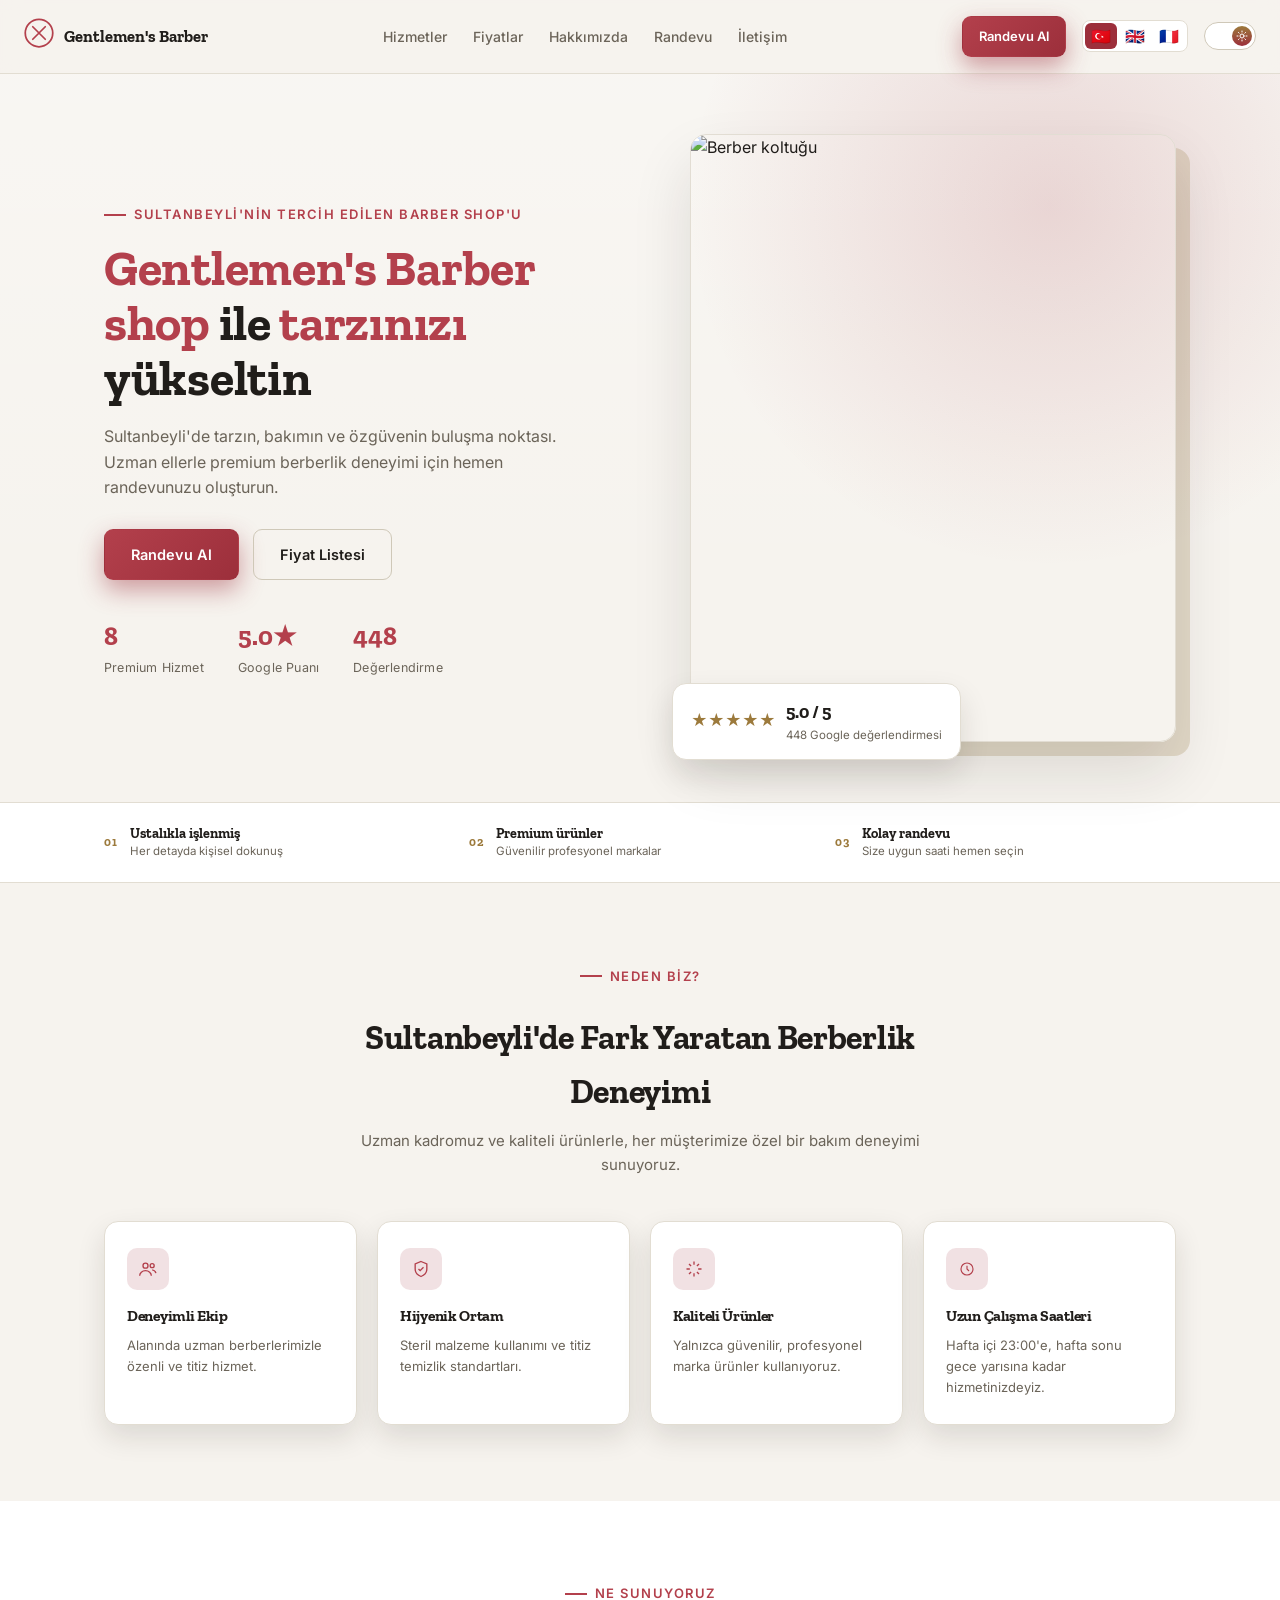
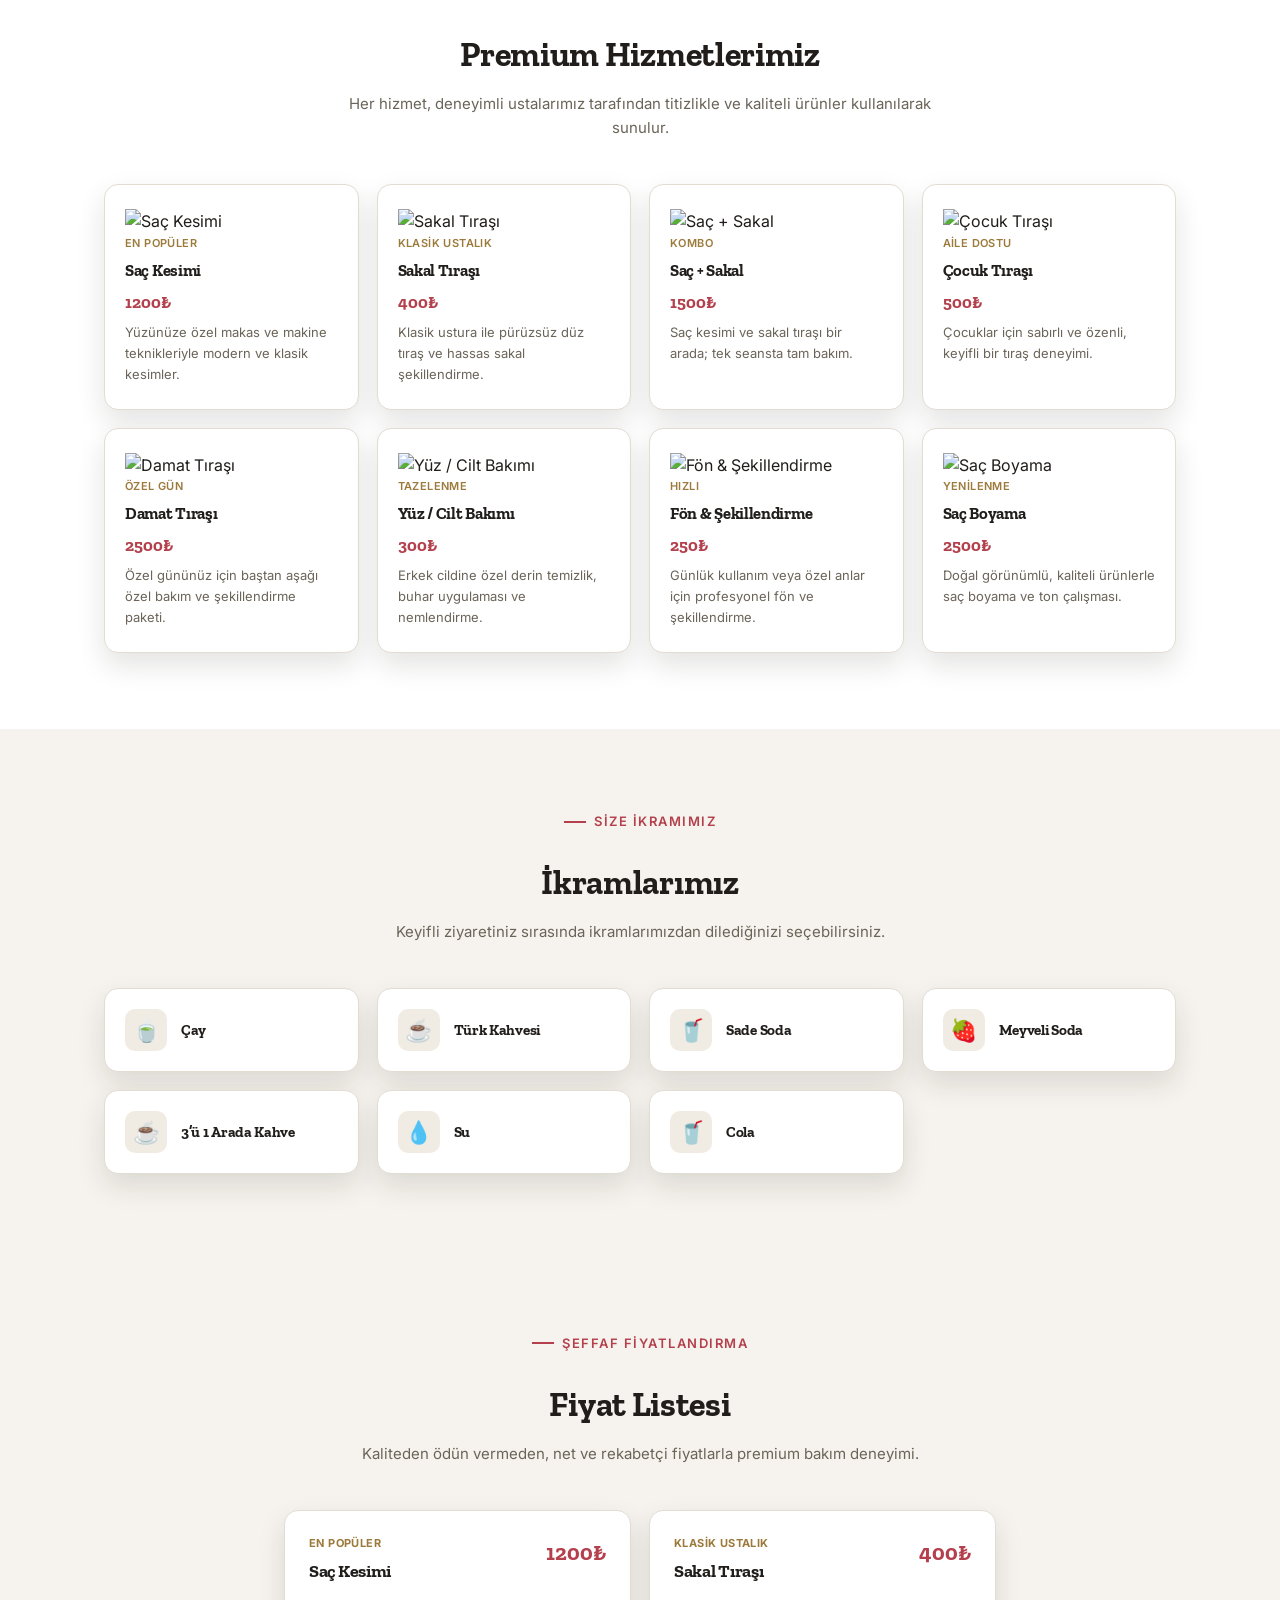
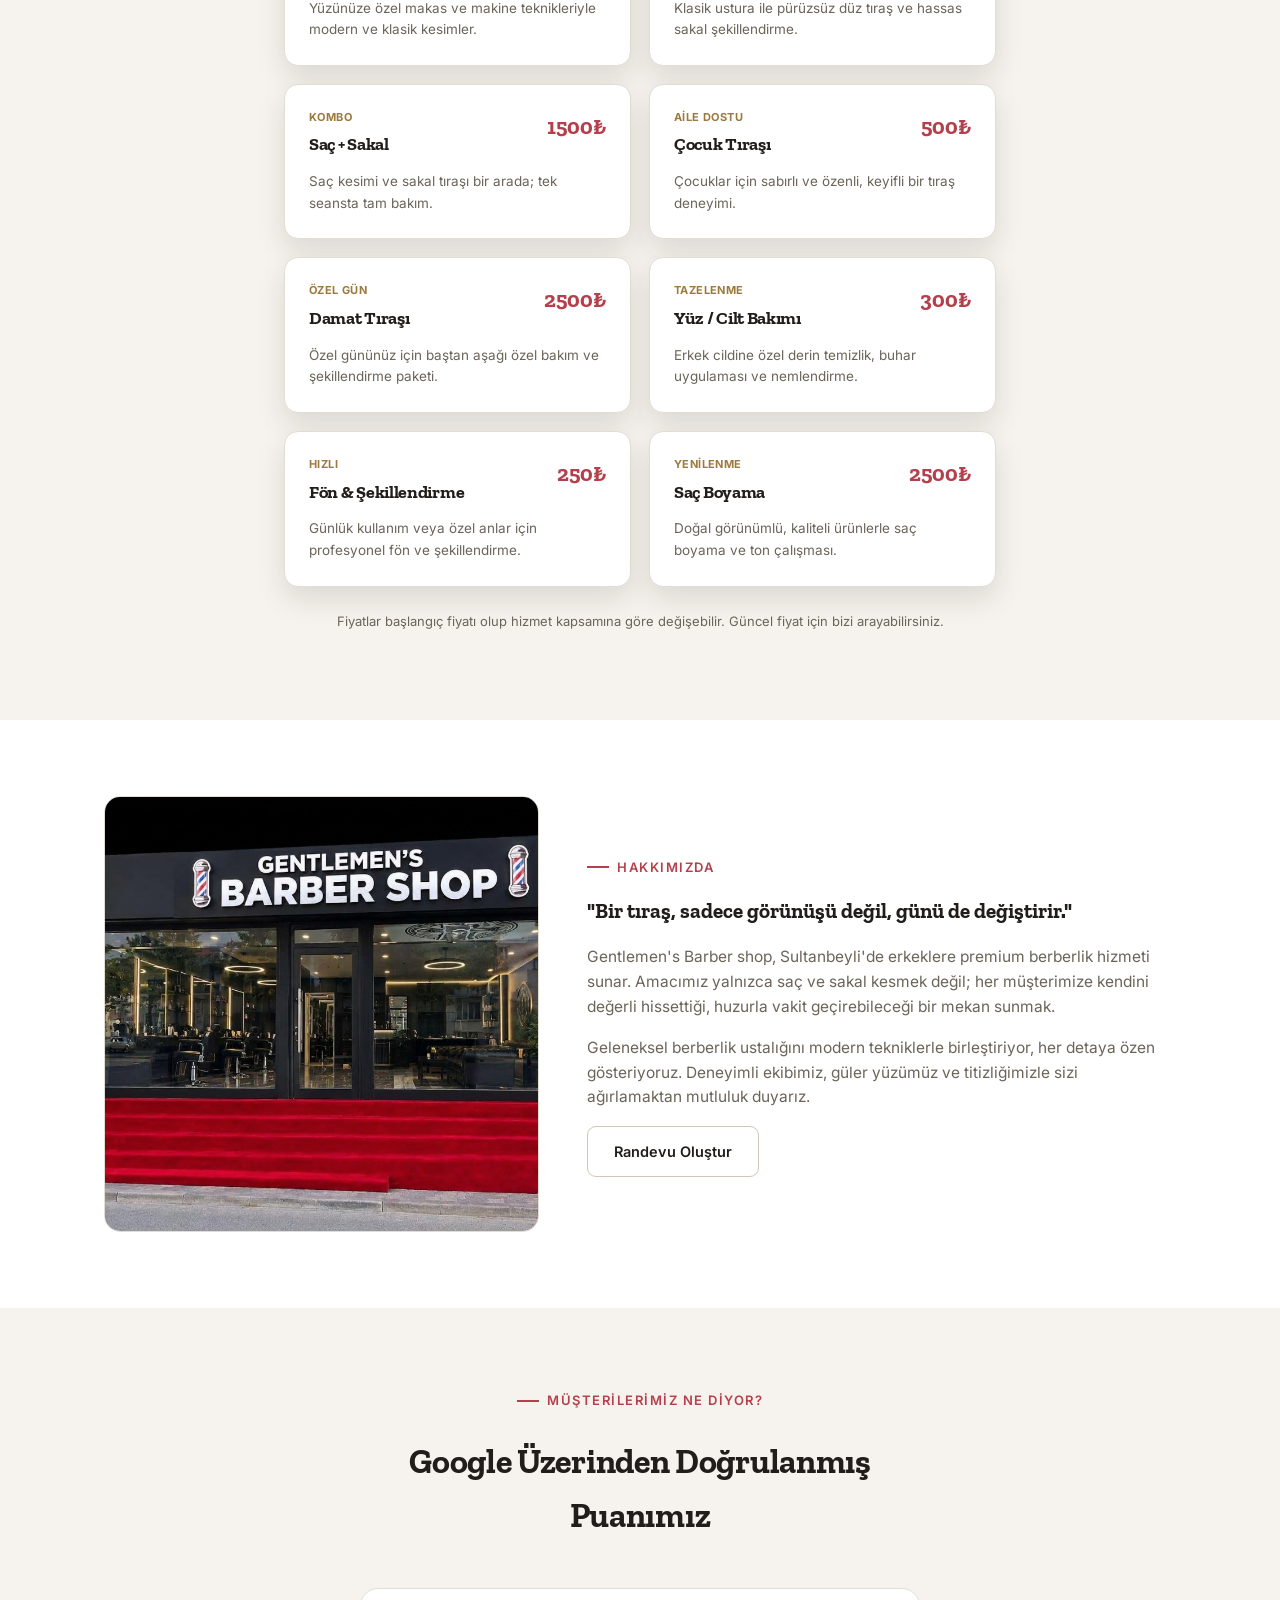
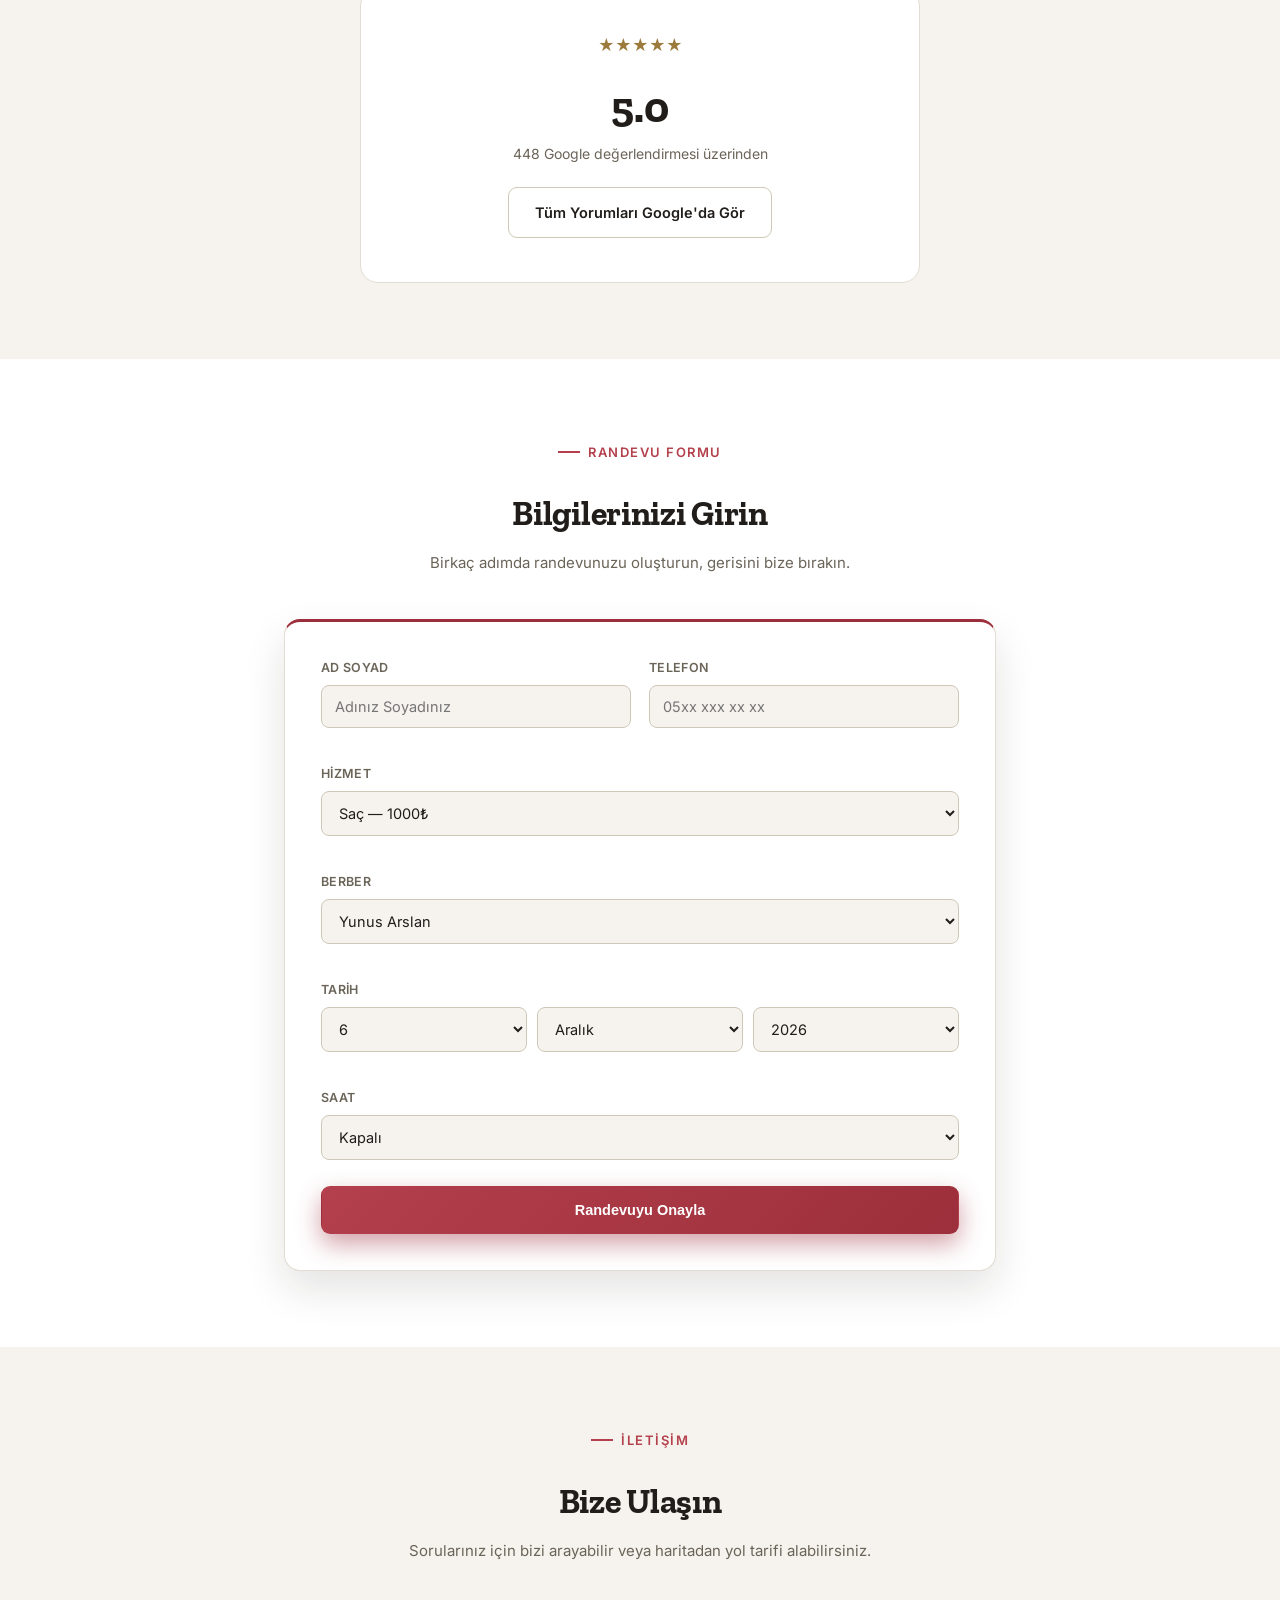
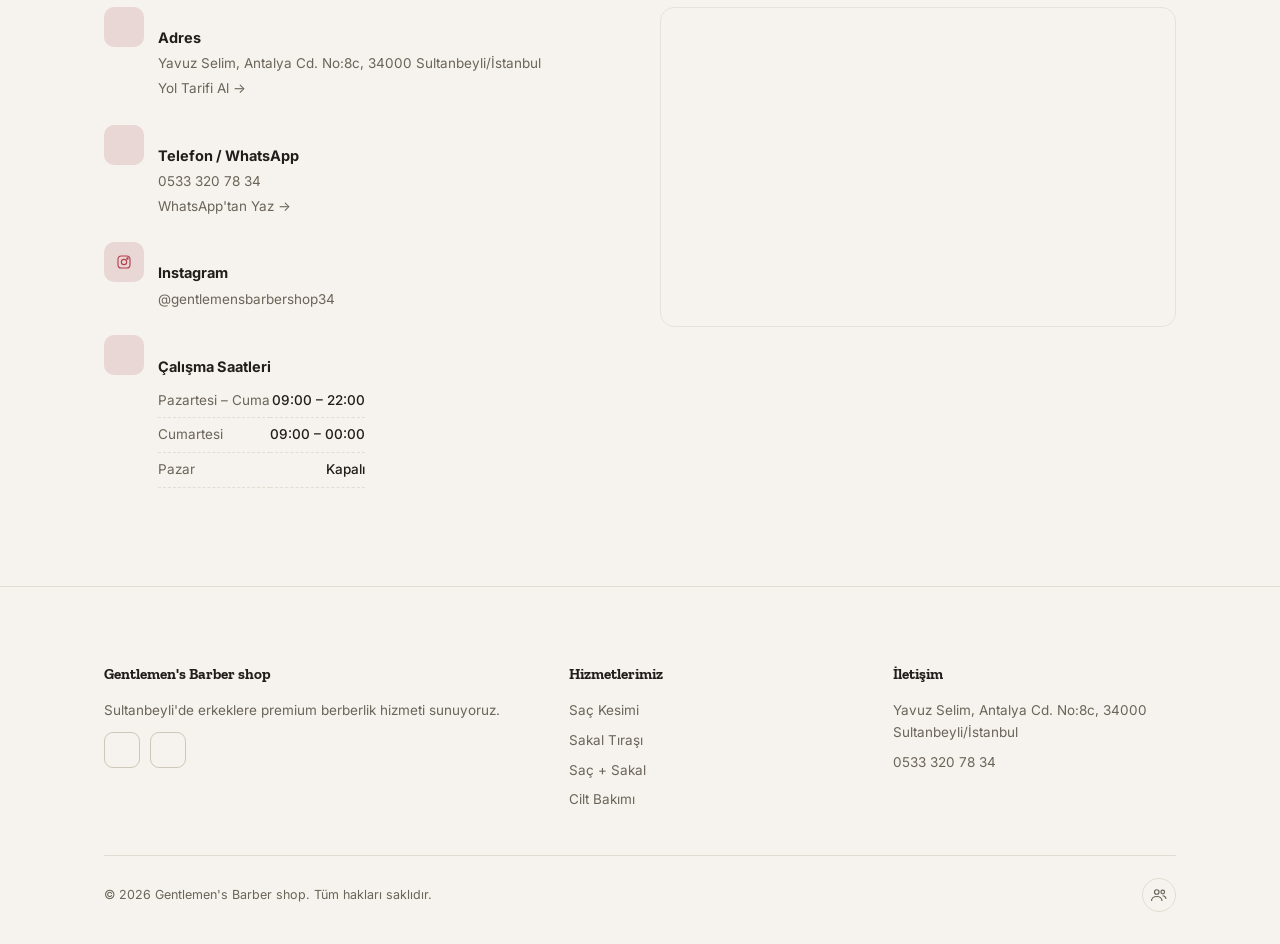
==== index.html @ 154a0b75 "site düzeltmeleri" ====
<!DOCTYPE html>
<html lang="tr">
<head>
<meta charset="UTF-8">
<meta name="viewport" content="width=device-width, initial-scale=1.0">
<title>Gentlemen's Barber shop — Sultanbeyli</title>
<meta name="description" content="Gentlemen's Barber shop — Sultanbeyli'de saç, sakal ve cilt bakımı. Online randevu alın.">
<link rel="preconnect" href="https://fonts.googleapis.com">
<link href="https://fonts.googleapis.com/css2?family=Zilla+Slab:wght@500;700&family=Inter:wght@400;500;600;700&display=swap" rel="stylesheet">
<link rel="stylesheet" href="css/style.css">
</head>
<body>

  <nav class="navbar">
    <a class="nav-brand" href="#top">
      <span class="logo-mark js-logo-icon"></span>
      <span class="js-shop-short">Gentlemen's Barber</span>
    </a>
    <ul class="nav-links">
      <li><a href="#hizmetler">Hizmetler</a></li>
      <li><a href="#fiyatlar">Fiyatlar</a></li>
      <li><a href="#hakkimizda">Hakkımızda</a></li>
      <li><a href="#randevu">Randevu</a></li>
      <li><a href="#iletisim">İletişim</a></li>
    </ul>
    <div class="nav-right">
      <a class="btn btn-primary btn-sm js-booking-link" href="#randevu">Randevu Al</a>
      <div class="language-select" id="language-select" aria-label="Dil seçimi" data-i18n-aria-label="languageSelection">
        <button type="button" data-language="tr" aria-label="Türkçe"><span class="language-flag">🇹🇷</span></button>
        <button type="button" data-language="en" aria-label="English"><span class="language-flag">🇬🇧</span></button>
        <button type="button" data-language="fr" aria-label="Français"><span class="language-flag">🇫🇷</span></button>
      </div>
      <button class="theme-toggle" id="theme-toggle" aria-label="Temayı değiştir" data-i18n-aria-label="themeToggle"></button>
    </div>
  </nav>

  <!-- ================= HERO ================= -->
  <div class="hero" id="top">
    <div class="wrap hero-grid">
      <div>
        <div class="eyebrow js-hero-eyebrow">Sultanbeyli'nin Tercih Edilen Erkek shop'u</div>
        <h1 class="js-hero-title"><span class="js-shop-name">Gentlemen's Barber shop</span> ile <span id="hero-highlight">tarzınızı</span> yükseltin</h1>
        <p class="lead">
          <span class="js-hero-lead">Sultanbeyli'de tarzın, bakımın ve özgüvenin buluşma noktası. Uzman ellerle premium berberlik deneyimi için hemen randevunuzu oluşturun.</span>
        </p>
        <div class="hero-actions">
          <a class="btn btn-primary js-booking-link" href="#randevu">Randevu Al</a>
          <a class="btn btn-outline js-prices-link" href="#fiyatlar">Fiyat Listesi</a>
        </div>
        <div class="stat-row">
          <div class="stat">
            <div class="num js-service-count">8</div>
            <div class="label js-service-stat" data-i18n="premiumService">Premium Hizmet</div>
          </div>
          <div class="stat">
            <div class="num"><span class="js-rating">5.0</span>★</div>
            <div class="label js-rating-stat" data-i18n="googleRating">Google Puanı</div>
          </div>
          <div class="stat">
            <div class="num js-rating-count">448</div>
            <div class="label js-review-stat" data-i18n="reviewCount">Değerlendirme</div>
          </div>
        </div>
      </div>
      <div class="hero-photo-wrap">
        <img class="hero-photo"
             src="https://images.unsplash.com/photo-1611313151697-d626e818dddf?auto=format&fit=crop&w=900&q=75"
             alt="Berber koltuğu" data-i18n-alt="barberChair">
        <div class="hero-badge">
          <span class="stars">★★★★★</span>
          <div>
            <div class="num"><span class="js-rating">5.0</span> / 5</div>
            <div class="sub"><span class="js-rating-count">448</span> <span data-i18n="googleReviews">Google değerlendirmesi</span></div>
          </div>
        </div>
      </div>
    </div>
  </div>

  <div class="trust-strip" aria-label="Öne çıkan özellikler" data-i18n-aria-label="highlights">
    <div class="wrap trust-strip-inner">
      <div class="trust-item"><span class="trust-mark">01</span><div><strong data-i18n="craftsmanship">Ustalıkla işlenmiş</strong><span data-i18n="personalTouch">Her detayda kişisel dokunuş</span></div></div>
      <div class="trust-item"><span class="trust-mark">02</span><div><strong data-i18n="premiumProducts">Premium ürünler</strong><span data-i18n="trustedBrands">Güvenilir profesyonel markalar</span></div></div>
      <div class="trust-item"><span class="trust-mark">03</span><div><strong data-i18n="easyBooking">Kolay randevu</strong><span data-i18n="chooseTime">Size uygun saati hemen seçin</span></div></div>
    </div>
  </div>

  <!-- ================= NEDEN BİZ ================= -->
  <section class="block reveal">
    <div class="wrap">
      <div class="section-head center">
        <div class="eyebrow" style="justify-content:center;" data-i18n="whyUs">Neden Biz?</div>
        <h2 data-i18n="barberExperience"><span class="js-location">Sultanbeyli</span>'de Fark Yaratan Berberlik Deneyimi</h2>
        <p data-i18n="personalizedCare">Uzman kadromuz ve kaliteli ürünlerle, her müşterimize özel bir bakım deneyimi sunuyoruz.</p>
      </div>
      <div class="why-grid">
        <div class="why-card">
          <div class="icon js-users-icon"></div>
          <h3 data-i18n="experiencedTeam">Deneyimli Ekip</h3>
          <p data-i18n="expertService">Alanında uzman berberlerimizle özenli ve titiz hizmet.</p>
        </div>
        <div class="why-card">
          <div class="icon js-shield-icon"></div>
          <h3 data-i18n="hygienicEnvironment">Hijyenik Ortam</h3>
          <p data-i18n="hygieneStandards">Steril malzeme kullanımı ve titiz temizlik standartları.</p>
        </div>
        <div class="why-card">
          <div class="icon js-sparkle-icon"></div>
          <h3 data-i18n="qualityProducts">Kaliteli Ürünler</h3>
          <p data-i18n="professionalBrands">Yalnızca güvenilir, profesyonel marka ürünler kullanıyoruz.</p>
        </div>
        <div class="why-card">
          <div class="icon js-clock-icon2"></div>
          <h3 data-i18n="longHours">Uzun Çalışma Saatleri</h3>
          <p data-i18n="hoursDescription">Hafta içi 23:00'e, hafta sonu gece yarısına kadar hizmetinizdeyiz.</p>
        </div>
      </div>
    </div>
  </section>

  <!-- ================= HİZMETLER ================= -->
  <section class="block alt reveal" id="hizmetler">
    <div class="wrap">
      <div class="section-head center">
        <div class="eyebrow" style="justify-content:center;" data-i18n="whatWeOffer">Ne Sunuyoruz</div>
        <h2 data-i18n="ourServices">Premium Hizmetlerimiz</h2>
        <p data-i18n="servicesDescription">Her hizmet, deneyimli ustalarımız tarafından titizlikle ve kaliteli ürünler kullanılarak sunulur.</p>
      </div>
      <div class="services-grid" id="services-grid"></div>
    </div>
  </section>

  <!-- ================= İKRAMLAR ================= -->
  <section class="block reveal" id="ikramlar">
    <div class="wrap">
      <div class="section-head center">
        <div class="eyebrow" id="refreshments-eyebrow" style="justify-content:center;">Size İkramımız</div>
        <h2 id="refreshments-title">İkramlarımız</h2>
        <p id="refreshments-description">Keyifli ziyaretiniz sırasında ikramlarımızdan dilediğinizi seçebilirsiniz.</p>
      </div>
      <div class="refreshments-grid" id="refreshments-grid"></div>
    </div>
  </section>

  <!-- ================= FİYAT LİSTESİ ================= -->
  <section class="block reveal" id="fiyatlar">
    <div class="wrap-narrow">
      <div class="section-head center">
        <div class="eyebrow" style="justify-content:center;" data-i18n="transparentPricing">Şeffaf Fiyatlandırma</div>
        <h2 data-i18n="priceList">Fiyat Listesi</h2>
        <p data-i18n="pricingDescription">Kaliteden ödün vermeden, net ve rekabetçi fiyatlarla premium bakım deneyimi.</p>
      </div>
      <div class="price-list" id="price-list"></div>
      <p class="price-note" data-i18n="priceNote">Fiyatlar başlangıç fiyatı olup hizmet kapsamına göre değişebilir. Güncel fiyat için bizi arayabilirsiniz.</p>
    </div>
  </section>

  <!-- ================= HAKKIMIZDA ================= -->
  <section class="block alt reveal" id="hakkimizda">
    <div class="wrap about-grid">
      <img class="about-photo"
           src="images/barbershop-front.jpg"
           alt="Gentlemen’s Barber shop dış görünümü" data-i18n-alt="shopExterior">
      <div class="about-text">
        <div class="eyebrow" data-i18n="aboutUs">Hakkımızda</div>
        <p class="lead" id="about-quote">"Bir tıraş, sadece görünüşü değil, günü de değiştirir."</p>
        <p id="about-paragraph-1"><span class="js-shop-name">Gentlemen's Barber shop</span>, <span class="js-location">Sultanbeyli</span>'de erkeklere premium berberlik hizmeti sunar. Amacımız yalnızca saç ve sakal kesmek değil; her müşterimize kendini değerli hissettiği, huzurla vakit geçirebileceği bir mekan sunmak.</p>
        <p id="about-paragraph-2">Geleneksel berberlik ustalığını modern tekniklerle birleştiriyor, her detaya özen gösteriyoruz. Deneyimli ekibimiz, güler yüzümüz ve titizliğimizle sizi ağırlamaktan mutluluk duyarız.</p>
        <a class="btn btn-outline" href="#randevu" data-i18n="createBooking">Randevu Oluştur</a>
      </div>
    </div>
  </section>

  <!-- ================= GOOGLE PUANI ================= -->
  <section class="block reveal">
    <div class="wrap">
      <div class="section-head center">
        <div class="eyebrow" style="justify-content:center;" data-i18n="whatClientsSay">Müşterilerimiz Ne Diyor?</div>
        <h2 data-i18n="verifiedRating">Google Üzerinden Doğrulanmış Puanımız</h2>
      </div>
      <div class="review-card">
        <div class="stars">★★★★★</div>
        <div class="score"><span class="js-rating">5.0</span></div>
        <div class="count"><span class="js-rating-count">448</span> <span data-i18n="reviewsOnGoogle">Google değerlendirmesi üzerinden</span></div>
        <a class="btn btn-outline js-maps-link" target="_blank" rel="noopener" data-i18n="seeGoogleReviews">Tüm Yorumları Google'da Gör</a>
      </div>
    </div>
  </section>

  <!-- ================= RANDEVU FORMU ================= -->
  <section class="block alt reveal" id="randevu">
    <div class="wrap-narrow">
      <div class="section-head center">
        <div class="eyebrow" style="justify-content:center;" data-i18n="bookingForm">Randevu Formu</div>
        <h2 data-i18n="enterDetails">Bilgilerinizi Girin</h2>
        <p data-i18n="bookingDescription">Birkaç adımda randevunuzu oluşturun, gerisini bize bırakın.</p>
      </div>
      <div class="booking-card">
        <form id="booking-form">
          <div class="form-grid">
            <div class="field">
              <label data-i18n="fullName">Ad Soyad</label>
              <input type="text" id="f-name" required placeholder="Adınız Soyadınız" data-i18n-placeholder="namePlaceholder">
            </div>
            <div class="field">
              <label data-i18n="phone">Telefon</label>
              <input type="tel" id="f-phone" required placeholder="05xx xxx xx xx">
            </div>
            <div class="field full">
              <label data-i18n="service">Hizmet</label>
              <select id="f-service" required></select>
            </div>
            <div class="field full">
              <label data-i18n="barber">Berber</label>
              <select id="f-barber" required></select>
            </div>
            <div class="field full">
              <label data-i18n="date">Tarih</label>
              <div class="date-row">
                <select id="f-day" required></select>
                <select id="f-month" required></select>
                <select id="f-year" required></select>
              </div>
            </div>
            <div class="field full">
              <label data-i18n="time">Saat</label>
              <select id="f-time" required></select>
            </div>
          </div>
          <div class="submit-row">
            <button type="submit" class="btn btn-primary" data-i18n="confirmBooking">Randevuyu Onayla</button>
          </div>
          <div id="form-msg"></div>
        </form>
      </div>
    </div>
  </section>

  <!-- ================= İLETİŞİM ================= -->
  <section class="block reveal" id="iletisim">
    <div class="wrap">
      <div class="section-head center">
        <div class="eyebrow" style="justify-content:center;" data-i18n="contact">İletişim</div>
        <h2 data-i18n="getInTouch">Bize Ulaşın</h2>
        <p data-i18n="contactDescription">Sorularınız için bizi arayabilir veya haritadan yol tarifi alabilirsiniz.</p>
      </div>
      <div class="contact-grid">
        <div>
          <div class="contact-info-item">
            <div class="icon js-pin-icon"></div>
            <div>
              <h4 data-i18n="address">Adres</h4>
              <p class="js-address">—</p>
              <a class="js-maps-link" target="_blank" rel="noopener" data-i18n="directions">Yol Tarifi Al →</a>
            </div>
          </div>
          <div class="contact-info-item">
            <div class="icon js-phone-icon"></div>
            <div>
              <h4 data-i18n="phoneWhatsapp">Telefon / WhatsApp</h4>
              <a class="js-phone-link js-phone">—</a>
              <a class="js-whatsapp-link" target="_blank" rel="noopener" data-i18n="messageWhatsapp">WhatsApp'tan Yaz →</a>
            </div>
          </div>
          <div class="contact-info-item">
            <div class="icon js-instagram-icon2"></div>
            <div>
              <h4>Instagram</h4>
              <a class="js-instagram-link" target="_blank" rel="noopener">@gentlemensbarbershop34</a>
            </div>
          </div>
          <div class="contact-info-item">
            <div class="icon js-clock-icon"></div>
            <div>
              <h4 data-i18n="openingHours">Çalışma Saatleri</h4>
              <table class="hours-table" id="hours-table"></table>
            </div>
          </div>
        </div>
        <iframe class="map-frame" id="map-frame" loading="lazy" title="Harita" data-i18n-title="map"></iframe>
      </div>
    </div>
  </section>
  <footer>
    <div class="wrap">
      <div class="footer-grid">
        <div class="footer-col">
          <h4 class="js-shop-name">Gentlemen's Barber shop</h4>
          <p data-i18n="footerDescription"><span class="js-location">Sultanbeyli</span>'de erkeklere premium berberlik hizmeti sunuyoruz.</p>
          <div class="footer-social">
            <a class="js-instagram-link" target="_blank" rel="noopener" aria-label="Instagram"><span class="js-instagram-icon"></span></a>
            <a class="js-whatsapp-link" target="_blank" rel="noopener" aria-label="WhatsApp"><span class="js-whatsapp-icon"></span></a>
          </div>
        </div>
        <div class="footer-col">
          <h4 data-i18n="ourServices">Hizmetlerimiz</h4>
          <a href="#hizmetler" data-i18n="haircut">Saç Kesimi</a>
          <a href="#hizmetler" data-i18n="beardTrim">Sakal Tıraşı</a>
          <a href="#hizmetler" data-i18n="hairBeard">Saç + Sakal</a>
          <a href="#hizmetler" data-i18n="skinCare">Cilt Bakımı</a>
        </div>
        <div class="footer-col">
          <h4 data-i18n="contact">İletişim</h4>
          <p class="js-address">—</p>
          <a class="js-phone-link js-phone">—</a>
        </div>
      </div>
      <div class="footer-bottom">
        <div>© 2026 <span class="js-shop-name">Gentlemen's Barber shop</span>. <span data-i18n="rightsReserved">Tüm hakları saklıdır.</span></div>
        <a class="admin-link" href="admin.html" aria-label="Admin Girişi" title="Admin Girişi" data-i18n-aria-label="adminLogin" data-i18n-title="adminLogin"><span class="js-admin-icon"></span></a>
      </div>
    </div>
  </footer>

  <div class="sticky-cta">
    <a class="btn btn-primary" href="#randevu" data-i18n="bookNow">Randevu Al</a>
    <a class="btn btn-outline js-whatsapp-link" target="_blank" rel="noopener">WhatsApp</a>
  </div>

  <script src="js/config.js"></script>
  <script src="js/icons.js"></script>
  <script src="js/utils.js"></script>
  <script src="js/theme.js"></script>
  <script src="js/site.js"></script>
  <script>
    
    document.addEventListener('DOMContentLoaded', function(){
      const map = {
        '.js-users-icon': usersIconSVG,
        '.js-shield-icon': shieldIconSVG,
        '.js-sparkle-icon': sparkleIconSVG,
        '.js-clock-icon2': clockIconSVG,
        '.js-instagram-icon2': instagramIconSVG,
        '.js-admin-icon': usersIconSVG
      };
      Object.keys(map).forEach(sel => {
        document.querySelectorAll(sel).forEach(el => el.innerHTML = map[sel]());
      });
    });
  </script>
</body>
</html>
---- css/style.css ----
/* ============================================================
   style.css — Gentlemen's Barber shop
   data-theme="light" -> açık tema, aksi halde (varsayılan) koyu tema
   ============================================================ */

:root{
  --bg: #121317;
  --bg-elevated: #1b1c22;
  --bg-card: #1f2027;
  --border: #2e2f38;
  --border-strong: #3a3b46;

  --burgundy: #b3404c;
  --burgundy-bright: #d15965;
  --brass: #c9a15a;

  --text: #f1efe9;
  --text-muted: #9b9aa3;

  --danger: #d15965;
  --success: #6fae72;

  --shadow: rgba(0,0,0,0.35);
}
html[data-theme="light"]{
  --bg: #f6f3ee;
  --bg-elevated: #ffffff;
  --bg-card: #ffffff;
  --border: #e2ddd2;
  --border-strong: #cfc8b8;

  --burgundy: #9c2f3b;
  --burgundy-bright: #b3404c;
  --brass: #9c7a3c;

  --text: #201d1a;
  --text-muted: #6b6459;

  --danger: #b3404c;
  --success: #3f7d47;

  --shadow: rgba(30,25,15,0.12);
}

*{ box-sizing: border-box; }
html,body{ margin:0; padding:0; }
html{ scroll-behavior: smooth; }
body{
  background: var(--bg);
  color: var(--text);
  font-family: 'Inter', sans-serif;
  line-height: 1.6;
  min-height: 100vh;
  transition: background .25s ease, color .25s ease;
}
body::selection{ background: var(--burgundy-bright); color:#fff; }
h1,h2,h3,.display{
  font-family: 'Zilla Slab', serif;
  font-weight: 700;
  margin: 0;
  letter-spacing: -0.3px;
}
a{ color: inherit; }
img{ max-width: 100%; display:block; }
.wrap{ max-width: 1120px; margin: 0 auto; padding: 0 24px; }
.wrap-narrow{ max-width: 760px; margin: 0 auto; padding: 0 24px; }

/* ---------- Nav ---------- */
.navbar{
  position: sticky; top: 0; z-index: 50;
  display:flex; align-items:center; justify-content: space-between;
  padding: 16px 24px;
  background: color-mix(in srgb, var(--bg) 85%, transparent);
  backdrop-filter: blur(10px);
  border-bottom: 1px solid var(--border);
}
.nav-brand{
  display:flex; align-items:center; gap: 10px;
  font-family:'Zilla Slab', serif; font-weight: 700; font-size: 16.5px;
  text-decoration:none; color: var(--text);
}
.language-select{ display:flex; align-items:center; gap:2px; background: var(--bg-card); border: 1px solid var(--border); border-radius: 8px; padding: 2px; }
.language-select button{ display:inline-flex; align-items:center; gap:4px; border:0; border-radius:6px; padding:5px 6px; background:transparent; color:var(--text-muted); font:600 11px 'Inter', sans-serif; cursor:pointer; }
.language-select button.active{ background:var(--burgundy); color:#fff; }
.language-flag{ font-size:16px; line-height:1; }
.nav-brand .logo-mark{ color: var(--burgundy-bright); }
.nav-links{ display:flex; gap: 26px; list-style:none; margin:0; padding:0; }
.nav-links a{ text-decoration:none; color: var(--text-muted); font-size: 14px; font-weight: 500; transition: color .15s ease; }
.nav-links a:hover{ color: var(--burgundy-bright); }
.nav-right{ display:flex; align-items:center; gap: 16px; }
@media (max-width: 780px){ .nav-links{ display:none; } }

.theme-toggle{
  position: relative; width: 52px; height: 28px; border-radius: 999px;
  border: 1px solid var(--border-strong); background: var(--bg-elevated);
  cursor: pointer; padding: 3px; display:flex; align-items:center; flex-shrink:0;
}
.theme-toggle .knob{
  width: 20px; height: 20px; border-radius: 50%;
  background: linear-gradient(180deg, var(--brass), var(--burgundy));
  display:flex; align-items:center; justify-content:center; color: #fff;
  transition: transform .25s ease; transform: translateX(0);
}
html[data-theme="light"] .theme-toggle .knob{ transform: translateX(24px); }
.theme-toggle svg{ width: 12px; height: 12px; }

/* ---------- Hero ---------- */
.hero{ padding: 60px 24px 60px; }
.hero{ background: radial-gradient(circle at 82% 18%, color-mix(in srgb, var(--burgundy) 16%, transparent), transparent 30%), linear-gradient(180deg, color-mix(in srgb, var(--bg-elevated) 28%, transparent), transparent 72%); }
.hero-grid{ display:grid; grid-template-columns: 1.05fr 0.95fr; gap: 48px; align-items:center; min-height: 570px; }
.eyebrow{
  display:inline-flex; align-items:center; gap: 8px;
  color: var(--burgundy-bright); font-size: 13px; font-weight: 600; letter-spacing: 1.5px;
  margin-bottom: 16px; text-transform: uppercase;
}
.eyebrow::before{ content:''; width: 22px; height: 2px; background: var(--burgundy-bright); display:inline-block; }
.hero h1{ font-size: clamp(32px, 4.6vw, 50px); line-height: 1.1; margin-bottom: 18px; }
.hero h1 span{ color: var(--burgundy-bright); }
.hero p.lead{ color: var(--text-muted); font-size: 16px; max-width: 480px; margin-bottom: 28px; }
.hero-actions{ display:flex; gap: 14px; flex-wrap: wrap; margin-bottom: 36px; }
.hero-photo-wrap{ position:relative; }
.hero-photo{
  width: 100%; aspect-ratio: 4/5; object-fit: cover; border-radius: 16px;
  box-shadow: 0 30px 60px var(--shadow), 14px 14px 0 color-mix(in srgb, var(--brass) 22%, transparent); border: 1px solid var(--border);
  filter: saturate(0.92);
}
.hero-badge{
  position:absolute; bottom: -18px; left: -18px;
  background: var(--bg-card); border: 1px solid var(--border);
  border-radius: 14px; padding: 14px 18px; box-shadow: 0 14px 30px var(--shadow);
  display:flex; align-items:center; gap: 10px;
}
.hero-badge .stars{ color: var(--brass); display:flex; gap:2px; }
.hero-badge .num{ font-family:'Zilla Slab', serif; font-weight:700; font-size: 18px; }
.hero-badge .sub{ font-size: 11.5px; color: var(--text-muted); }

.stat-row{ display:flex; gap: 34px; flex-wrap: wrap; }
.stat .num{ font-family:'Zilla Slab', serif; font-size: 26px; font-weight: 700; color: var(--burgundy-bright); }
.stat .label{ font-size: 12.5px; color: var(--text-muted); letter-spacing: 0.2px; }

.trust-strip{ border-top:1px solid var(--border); border-bottom:1px solid var(--border); background:var(--bg-elevated); }
.trust-strip-inner{ display:grid; grid-template-columns:repeat(3, 1fr); gap:24px; padding-top:22px; padding-bottom:22px; }
.trust-item{ display:flex; align-items:center; gap:12px; }
.trust-mark{ color:var(--brass); font:700 12px 'Zilla Slab', serif; letter-spacing:1px; }
.trust-item strong, .trust-item span{ display:block; }
.trust-item strong{ font:700 14px 'Zilla Slab', serif; }
.trust-item div span{ color:var(--text-muted); font-size:11.5px; }

@media (max-width: 860px){
  .hero-grid{ grid-template-columns: 1fr; }
  .hero-photo-wrap{ order: -1; }
  .hero-photo{ aspect-ratio: 16/10; }
  .hero-badge{ left: 16px; bottom: -16px; }
}

/* ---------- Buttons ---------- */
.btn{
  display:inline-flex; align-items:center; justify-content:center; gap: 8px;
  padding: 13px 26px; border-radius: 9px; font-weight: 600; font-size: 14.5px;
  cursor: pointer; text-decoration:none; border: 1px solid transparent;
  transition: transform .15s ease, box-shadow .15s ease, background .15s ease, border-color .15s ease;
}
.btn:active{ transform: translateY(1px); }
.btn-primary{
  background: linear-gradient(135deg, var(--burgundy-bright), var(--burgundy));
  color: #fff; box-shadow: 0 10px 24px color-mix(in srgb, var(--burgundy) 45%, transparent);
}
.btn-primary:hover{ transform: translateY(-1px); }
.btn-primary:hover{ box-shadow: 0 14px 30px color-mix(in srgb, var(--burgundy) 55%, transparent); }
.btn-outline{ background: transparent; border-color: var(--border-strong); color: var(--text); }
.btn-outline:hover{ border-color: var(--burgundy-bright); color: var(--burgundy-bright); }
.btn-sm{ padding: 9px 16px; font-size: 13px; }

/* ---------- Section shell ---------- */
section.block{ padding: 76px 24px; }
section.block.alt{ background: var(--bg-elevated); }
.section-head{ margin-bottom: 44px; max-width: 600px; }
.section-head.center{ margin-left:auto; margin-right:auto; text-align:center; }
.section-head h2{ font-size: clamp(26px, 3.6vw, 34px); margin-top: 8px; }
.section-head p{ color: var(--text-muted); margin-top: 10px; font-size: 15px; }
.section-head h2{ position:relative; }

.reveal{ opacity:0; transform: translateY(20px); transition: opacity .6s ease, transform .6s ease; }
.reveal.in-view{ opacity:1; transform: translateY(0); }

/* ---------- Why-us cards ---------- */
.why-grid{ display:grid; grid-template-columns: repeat(4, 1fr); gap: 20px; }
.why-card{
  background: var(--bg-card); border: 1px solid var(--border); border-radius: 14px;
  padding: 26px 22px; box-shadow: 0 12px 28px var(--shadow); transition:transform .2s ease, border-color .2s ease;
}
.why-card:hover{ transform:translateY(-4px); border-color:var(--border-strong); }
.why-card .icon{
  width: 42px; height: 42px; border-radius: 10px;
  background: color-mix(in srgb, var(--burgundy) 14%, transparent); color: var(--burgundy-bright);
  display:flex; align-items:center; justify-content:center; margin-bottom: 14px;
}
.why-card h3{ font-size: 15.5px; margin-bottom: 6px; }
.why-card p{ font-size: 13px; color: var(--text-muted); margin:0; }
@media (max-width: 900px){ .why-grid{ grid-template-columns: 1fr 1fr; } }
@media (max-width: 540px){ .why-grid{ grid-template-columns: 1fr; } }

/* ---------- Services (card grid) ---------- */
.services-grid{ display:grid; grid-template-columns: repeat(4, 1fr); gap: 18px; }
.service-card{
  background: var(--bg-card); border: 1px solid var(--border); border-radius: 14px;
  padding: 24px 20px; transition: transform .18s ease, border-color .18s ease, box-shadow .18s ease; box-shadow: 0 12px 28px var(--shadow);
}
.service-card:hover{ transform: translateY(-5px); border-color: var(--burgundy); box-shadow:0 18px 34px var(--shadow); }
.service-card .icon{
  width: 40px; height: 40px; border-radius: 10px;
  background: color-mix(in srgb, var(--burgundy) 14%, transparent); color: var(--burgundy-bright);
  display:flex; align-items:center; justify-content:center; margin-bottom: 14px;
}
.service-card .tag{ font-size: 11px; color: var(--brass); font-weight:600; letter-spacing: .4px; text-transform:uppercase; margin-bottom: 4px; }
.service-card h3{ font-size: 16.5px; margin-bottom: 6px; }
.service-card .price{ font-family:'Zilla Slab', serif; color: var(--burgundy-bright); font-weight: 700; font-size: 17px; margin-bottom: 6px; }
.service-card p{ color: var(--text-muted); font-size: 13px; margin: 0; }
@media (max-width: 980px){ .services-grid{ grid-template-columns: repeat(2, 1fr); } }
@media (max-width: 560px){ .services-grid{ grid-template-columns: 1fr; } }

/* ---------- Complimentary refreshments ---------- */
.refreshments-grid{ display:grid; grid-template-columns: repeat(4, 1fr); gap: 18px; }
.refreshment-card{
  display:flex; align-items:center; gap:14px; min-height:84px; padding:18px 20px;
  background:var(--bg-card); border:1px solid var(--border); border-radius:14px;
  box-shadow:0 12px 28px var(--shadow); transition:transform .18s ease, border-color .18s ease;
}
.refreshment-card:hover{ transform:translateY(-4px); border-color:var(--border-strong); }
.refreshment-icon{
  display:flex; align-items:center; justify-content:center; width:42px; height:42px;
  flex-shrink:0; border-radius:10px; background:color-mix(in srgb, var(--brass) 14%, transparent);
  font-size:22px;
}
.refreshment-card h3{ font-size:15px; }
@media (max-width: 980px){ .refreshments-grid{ grid-template-columns: repeat(2, 1fr); } }
@media (max-width: 560px){ .refreshments-grid{ grid-template-columns: 1fr; } }

/* ---------- Detailed price list ---------- */
.price-list{ display:grid; grid-template-columns: repeat(2, 1fr); gap: 18px; }
.price-item{
  background: var(--bg-card); border: 1px solid var(--border); border-radius: 14px;
  padding: 24px; display:flex; flex-direction:column; gap: 12px; box-shadow: 0 12px 28px var(--shadow); transition:transform .2s ease, border-color .2s ease;
}
.price-item:hover{ transform:translateY(-4px); border-color:var(--border-strong); }
.price-item-top{ display:flex; justify-content:space-between; align-items:flex-start; gap: 10px; }
.price-item .tag{ font-size: 11px; color: var(--brass); font-weight:700; letter-spacing:.4px; text-transform:uppercase; margin-bottom: 4px; }
.price-item h3{ font-size: 18px; }
.price-item .price{ font-family:'Zilla Slab', serif; font-weight:700; color: var(--burgundy-bright); font-size: 22px; white-space:nowrap; }
.price-item p{ color: var(--text-muted); font-size: 13.5px; margin: 0; }
.feature-list{ list-style:none; margin:0; padding:0; display:flex; flex-direction:column; gap: 7px; }
.feature-list li{ display:flex; align-items:center; gap: 8px; font-size: 13px; color: var(--text-muted); }
.feature-list .check{ color: var(--success); flex-shrink:0; }
.price-note{ text-align:center; color: var(--text-muted); font-size: 13px; margin-top: 24px; }
@media (max-width: 720px){ .price-list{ grid-template-columns: 1fr; } }

/* ---------- About ---------- */
.about-grid{ display:grid; grid-template-columns: 0.85fr 1.15fr; gap: 48px; align-items:center; }
.about-photo{ width: 100%; aspect-ratio: 1/1; object-fit: cover; border-radius: 16px; border: 1px solid var(--border); filter: saturate(0.92); }
.about-text p{ color: var(--text-muted); font-size: 15.5px; margin: 0 0 16px; }
.about-text .lead{ font-family:'Zilla Slab', serif; font-size: 21px; font-weight: 700; color: var(--text); margin-bottom: 18px; }
@media (max-width: 860px){ .about-grid{ grid-template-columns: 1fr; } .about-photo{ aspect-ratio: 16/9; } }

/* ---------- Reviews (gerçek Google puanı) ---------- */
.review-card{
  background: var(--bg-card); border: 1px solid var(--border); border-radius: 18px;
  padding: 44px; text-align:center; max-width: 560px; margin: 0 auto;
}
.review-card .stars{ display:flex; justify-content:center; gap: 4px; color: var(--brass); margin-bottom: 14px; }
.review-card .score{ font-family:'Zilla Slab', serif; font-size: 44px; font-weight: 700; }
.review-card .count{ color: var(--text-muted); font-size: 14px; margin-bottom: 22px; }

/* ---------- Booking form ---------- */
.booking-card{ background: var(--bg-card); border: 1px solid var(--border); border-radius: 16px; padding: 36px; border-top: 3px solid var(--burgundy); }
.booking-card{ box-shadow:0 18px 42px var(--shadow); }
.form-grid{ display:grid; grid-template-columns: 1fr 1fr; gap: 18px; }
.field{ margin-bottom: 18px; }
.field.full{ grid-column: 1 / -1; }
.field label{ display:block; font-size: 12.5px; font-weight: 600; color: var(--text-muted); margin-bottom: 7px; letter-spacing: 0.3px; text-transform: uppercase; }
.field input, .field select{
  width: 100%; background: var(--bg); border: 1px solid var(--border-strong); color: var(--text);
  padding: 12px 13px; border-radius: 8px; font-size: 14.5px; font-family: 'Inter', sans-serif;
}
.field input:focus, .field select:focus{ outline: none; border-color: var(--burgundy-bright); }
.date-row{ display:grid; grid-template-columns: 1fr 1fr 1fr; gap: 10px; }
@media (max-width: 640px){ .form-grid{ grid-template-columns: 1fr; } }
.submit-row{ margin-top: 8px; }
.submit-row .btn{ width: 100%; padding: 15px; }
.msg{ text-align:center; padding: 13px; border-radius: 8px; margin-top: 16px; font-size: 14px; }
.msg.ok{ background: color-mix(in srgb, var(--success) 16%, transparent); border: 1px solid var(--success); color: var(--success); }
.msg.err{ background: color-mix(in srgb, var(--danger) 14%, transparent); border: 1px solid var(--danger); color: var(--danger); }

/* ---------- Contact ---------- */
.contact-grid{ display:grid; grid-template-columns: 1fr 1fr; gap: 40px; align-items:start; }
.contact-info-item{ display:flex; gap: 14px; margin-bottom: 22px; }
.contact-info-item .icon{
  width: 40px; height: 40px; border-radius: 10px; flex-shrink:0;
  background: color-mix(in srgb, var(--burgundy) 14%, transparent); color: var(--burgundy-bright);
  display:flex; align-items:center; justify-content:center;
}
.contact-info-item h4{ font-size: 14.5px; margin-bottom: 4px; }
.contact-info-item p, .contact-info-item a{ font-size: 13.5px; color: var(--text-muted); margin: 0 0 3px; text-decoration:none; display:block; }
.contact-info-item a:hover{ color: var(--burgundy-bright); }
.map-frame{ width: 100%; height: 320px; border: 1px solid var(--border); border-radius: 14px; filter: grayscale(0.4) contrast(1.05); }
.hours-table{ width:100%; border-collapse: collapse; margin-top: 6px; }
.hours-table td{ padding: 6px 0; font-size: 13.5px; color: var(--text-muted); border-bottom: 1px dashed var(--border); }
.hours-table td:last-child{ text-align:right; color: var(--text); font-weight: 500; }
@media (max-width: 780px){ .contact-grid{ grid-template-columns: 1fr; } }

/* ---------- Footer ---------- */
footer{ border-top: 1px solid var(--border); padding: 56px 24px 32px; }
.footer-grid{ display:grid; grid-template-columns: 1.2fr 0.8fr 0.8fr; gap: 40px; margin-bottom: 36px; }
.footer-col h4{ font-family:'Zilla Slab', serif; font-size: 15px; margin-bottom: 14px; }
.footer-col p{ color: var(--text-muted); font-size: 13.5px; margin-bottom: 8px; }
.footer-col a{ display:block; color: var(--text-muted); font-size: 13.5px; text-decoration:none; margin-bottom: 8px; }
.footer-col a:hover{ color: var(--burgundy-bright); }
.footer-social{ display:flex; gap: 10px; margin-top: 10px; }
.footer-social a{ width: 36px; height: 36px; border-radius: 9px; border: 1px solid var(--border-strong); display:flex; align-items:center; justify-content:center; color: var(--text-muted); }
.footer-social a:hover{ border-color: var(--burgundy-bright); color: var(--burgundy-bright); }
.footer-bottom{
  display:flex; justify-content: space-between; align-items:center; flex-wrap: wrap; gap: 10px;
  padding-top: 22px; border-top: 1px solid var(--border); font-size: 12.5px; color: var(--text-muted);
}
.admin-link{ display:inline-flex; align-items:center; justify-content:center; width:34px; height:34px; color: var(--text-muted); text-decoration:none; border:1px solid var(--border); border-radius:50%; transition: color .2s ease, border-color .2s ease, background .2s ease; }
.admin-link .js-admin-icon{ display:inline-flex; }
.admin-link .js-admin-icon svg{ width:18px; height:18px; }
.admin-link:hover{ color: var(--burgundy-bright); }
@media (max-width: 780px){ .footer-grid{ grid-template-columns: 1fr; } }

@media (max-width: 720px){
  .trust-strip-inner{ grid-template-columns:1fr; gap:14px; }
  .trust-item{ padding:4px 0; }
}

/* ---------- Sticky CTA (mobil) ---------- */
.sticky-cta{
  position: fixed; bottom: 0; left: 0; right: 0; z-index: 60;
  display:none; gap: 10px; padding: 12px 16px;
  background: var(--bg-elevated); border-top: 1px solid var(--border);
}
@media (max-width: 720px){ .sticky-cta{ display:flex; } body{ padding-bottom: 70px; } }
.sticky-cta .btn{ flex:1; }

/* ---------- Admin ---------- */
.admin-wrap{ max-width: 760px; margin: 0 auto; padding: 48px 24px 80px; }
.admin-header{ display:flex; justify-content: space-between; align-items:center; margin-bottom: 26px; }
.admin-header h2{ font-size: 22px; }
.link-btn{ background:none; border:none; color: var(--text-muted); font-family:'Inter',sans-serif; font-size: 13px; cursor:pointer; text-decoration: underline; }
.link-btn:hover{ color: var(--burgundy-bright); }
.card{ background: var(--bg-card); border: 1px solid var(--border); border-radius: 14px; padding: 30px; }
.admin-summary{ display:grid; grid-template-columns: repeat(3, minmax(0, 1fr)); gap: 12px; margin: 18px 0 20px; }
.summary-card{ background: var(--bg-card); border: 1px solid var(--border); border-radius: 12px; padding: 16px; display:flex; flex-direction:column; gap: 6px; }
.summary-card span{ color: var(--text-muted); font-size: 11px; text-transform: uppercase; letter-spacing: .8px; }
.summary-card strong{ font-size: 15px; line-height: 1.4; }
.admin-toolbar{ display:flex; gap: 16px; margin: 0 0 18px; flex-wrap: wrap; }
.admin-filter-group{ display:flex; flex-direction:column; gap: 8px; flex: 1; min-width: 180px; }
.admin-filter-group label{ font-size: 11px; text-transform: uppercase; color: var(--text-muted); letter-spacing: .8px; }
.admin-filter-group select, .admin-filter-group input{ width:100%; background: var(--bg); border: 1px solid var(--border-strong); color: var(--text); border-radius: 8px; padding: 10px 12px; font-size: 14px; }
.admin-wrap{ max-width: 980px; }
.admin-tabs{ display:flex; gap:8px; border-bottom:1px solid var(--border); margin:20px 0; }
.admin-tab{ border:0; border-bottom:2px solid transparent; padding:12px 16px; background:transparent; color:var(--text-muted); font:600 14px 'Inter',sans-serif; cursor:pointer; }
.admin-tab.active{ color:var(--burgundy-bright); border-bottom-color:var(--burgundy-bright); }
.admin-help{ color:var(--text-muted); font-size:14px; margin:0 0 18px; }
.admin-content-card{ background:var(--bg-card); border:1px solid var(--border); border-radius:14px; padding:24px; margin-bottom:18px; }
.admin-content-card h3{ font-size:18px; margin-bottom:18px; }
.admin-form-grid{ display:grid; grid-template-columns:1fr 1fr; gap:0 18px; }
.admin-form-grid .field{ margin-bottom:14px; }
.admin-form-grid .field input,.admin-form-grid .field textarea{ width:100%; background:var(--bg); border:1px solid var(--border-strong); color:var(--text); padding:11px 12px; border-radius:8px; font:14px 'Inter',sans-serif; }
.admin-form-grid .field textarea{ resize:vertical; line-height:1.5; }
.admin-image-grid{ display:grid; grid-template-columns:1fr 1fr; gap:18px; margin-top:8px; }
.admin-image-field{ display:flex; flex-direction:column; gap:9px; min-width:0; }
.admin-image-field label{ font-size:12px; font-weight:600; color:var(--text-muted); text-transform:uppercase; }
.admin-image-field input{ max-width:100%; color:var(--text-muted); font:12px 'Inter',sans-serif; }
.admin-image-field small,.admin-card-heading p{ color:var(--text-muted); font-size:12px; }
.admin-image-preview{ width:100%; height:190px; object-fit:cover; background:var(--bg); border:1px solid var(--border); border-radius:10px; }
.admin-card-heading{ display:flex; align-items:center; justify-content:space-between; gap:16px; margin-bottom:14px; }
.admin-card-heading h3{ margin:0; }
.admin-card-heading p{ margin:5px 0 0; }
.admin-service-editor{ border:1px solid var(--border); border-radius:10px; padding:18px; margin:12px 0; }
.admin-service-editor .admin-card-heading{ color:var(--text-muted); }
.admin-service-image-field{ display:flex; flex-direction:column; gap:9px; min-width:0; }
.admin-service-image-field label{ font-size:12px; font-weight:600; color:var(--text-muted); text-transform:uppercase; }
.admin-service-image-field input{ max-width:100%; color:var(--text-muted); font:12px 'Inter',sans-serif; }
.admin-service-image-field small{ color:var(--text-muted); font-size:12px; }
.admin-service-image-preview{ width:100%; max-width:360px; height:180px; object-fit:cover; background:var(--bg); border:1px solid var(--border); border-radius:10px; }
.admin-save-btn{ width:100%; }
[hidden]{ display:none !important; }
@media(max-width:640px){
  .admin-form-grid,.admin-image-grid{ grid-template-columns:1fr; }
  .admin-content-card{ padding:18px; }
  .admin-header{ align-items:flex-start; gap:12px; }
  .admin-card-heading{ align-items:flex-start; flex-direction:column; }
}
.appt-item{ background: var(--bg-card); border: 1px solid var(--border); border-radius: 12px; padding: 16px 18px; margin-bottom: 12px; display:flex; justify-content: space-between; align-items:center; gap: 14px; }
.appt-date{ font-family:'Zilla Slab', serif; color: var(--burgundy-bright); font-weight: 700; font-size: 15px; min-width: 128px; }
.appt-details{ flex:1; }
.appt-details .name{ font-weight:600; font-size: 14.5px; }
.appt-details .meta{ color: var(--text-muted); font-size: 13px; margin-top:2px; }
.whatsapp-btn{ display:inline-flex; align-items:center; gap:5px; background:#25d366; color:#fff; border-radius:8px; padding:7px 10px; font-size:12.5px; text-decoration:none; white-space:nowrap; }
.whatsapp-btn svg{ width:15px; height:15px; }
.whatsapp-btn:hover{ background:#1ebe5d; }
.del-btn{ background: none; border: 1px solid var(--border-strong); color: var(--danger); border-radius: 8px; padding: 7px 12px; font-size: 12.5px; cursor: pointer; white-space: nowrap; }
.del-btn:hover{ background: color-mix(in srgb, var(--danger) 12%, transparent); }
@media (max-width: 620px){
  .admin-summary{ grid-template-columns: 1fr; }
  .appt-item{ align-items:flex-start; flex-wrap:wrap; }
  .appt-date{ min-width:110px; }
  .appt-details{ min-width:calc(100% - 124px); }
  .whatsapp-btn, .del-btn{ flex:1; text-align:center; justify-content:center; }
}
.empty-state{ text-align:center; color: var(--text-muted); padding: 40px 20px; border: 1px dashed var(--border-strong); border-radius: 12px; font-size: 14px; }
.day-divider{ color: var(--burgundy-bright); font-size: 12.5px; font-weight: 700; letter-spacing: 1.2px; margin: 24px 0 10px; padding-bottom: 6px; border-bottom: 1px solid var(--border); }
.day-divider:first-child{ margin-top: 0; }
.barber-section{ margin-bottom: 28px; }
.barber-divider{ color: var(--brass); font-size: 13px; font-weight: 700; letter-spacing: 1px; margin: 16px 0 12px; text-transform: uppercase; }
.loading{ text-align:center; color: var(--text-muted); padding: 40px; font-size: 14px; }
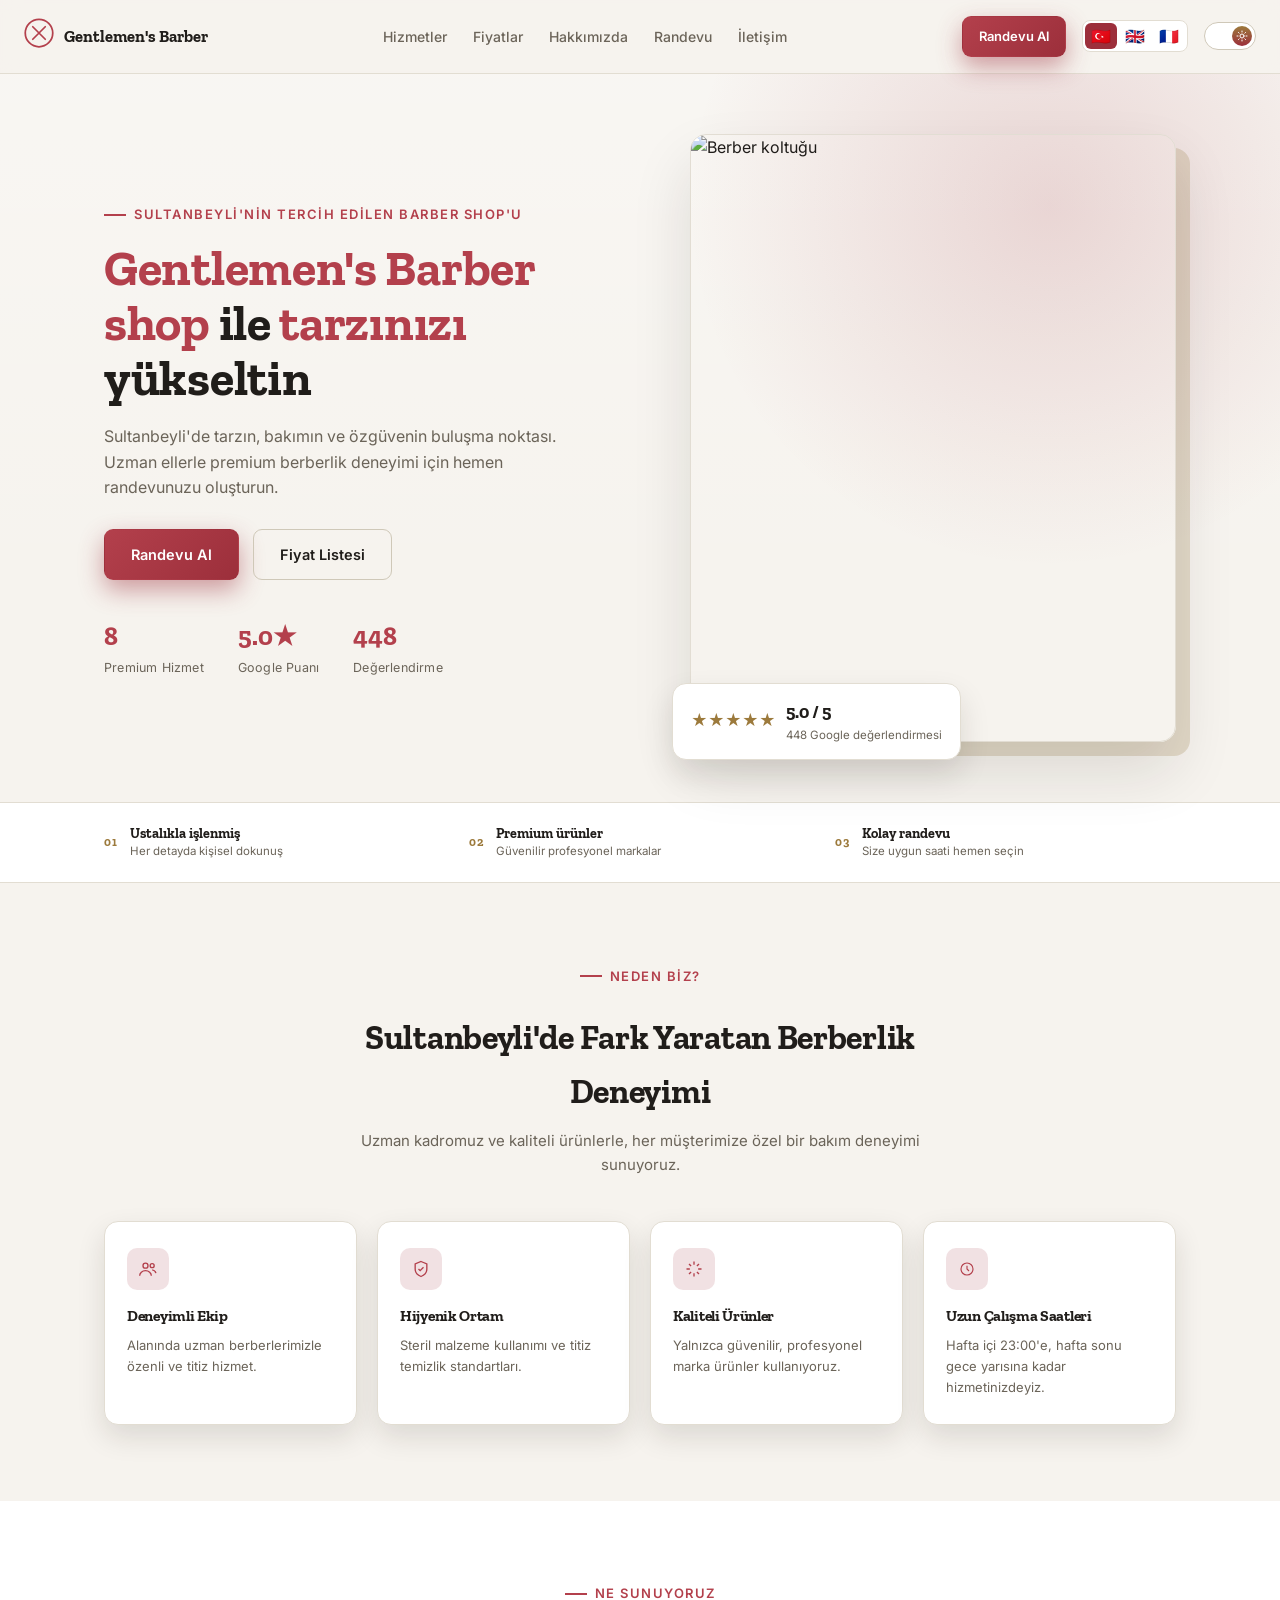
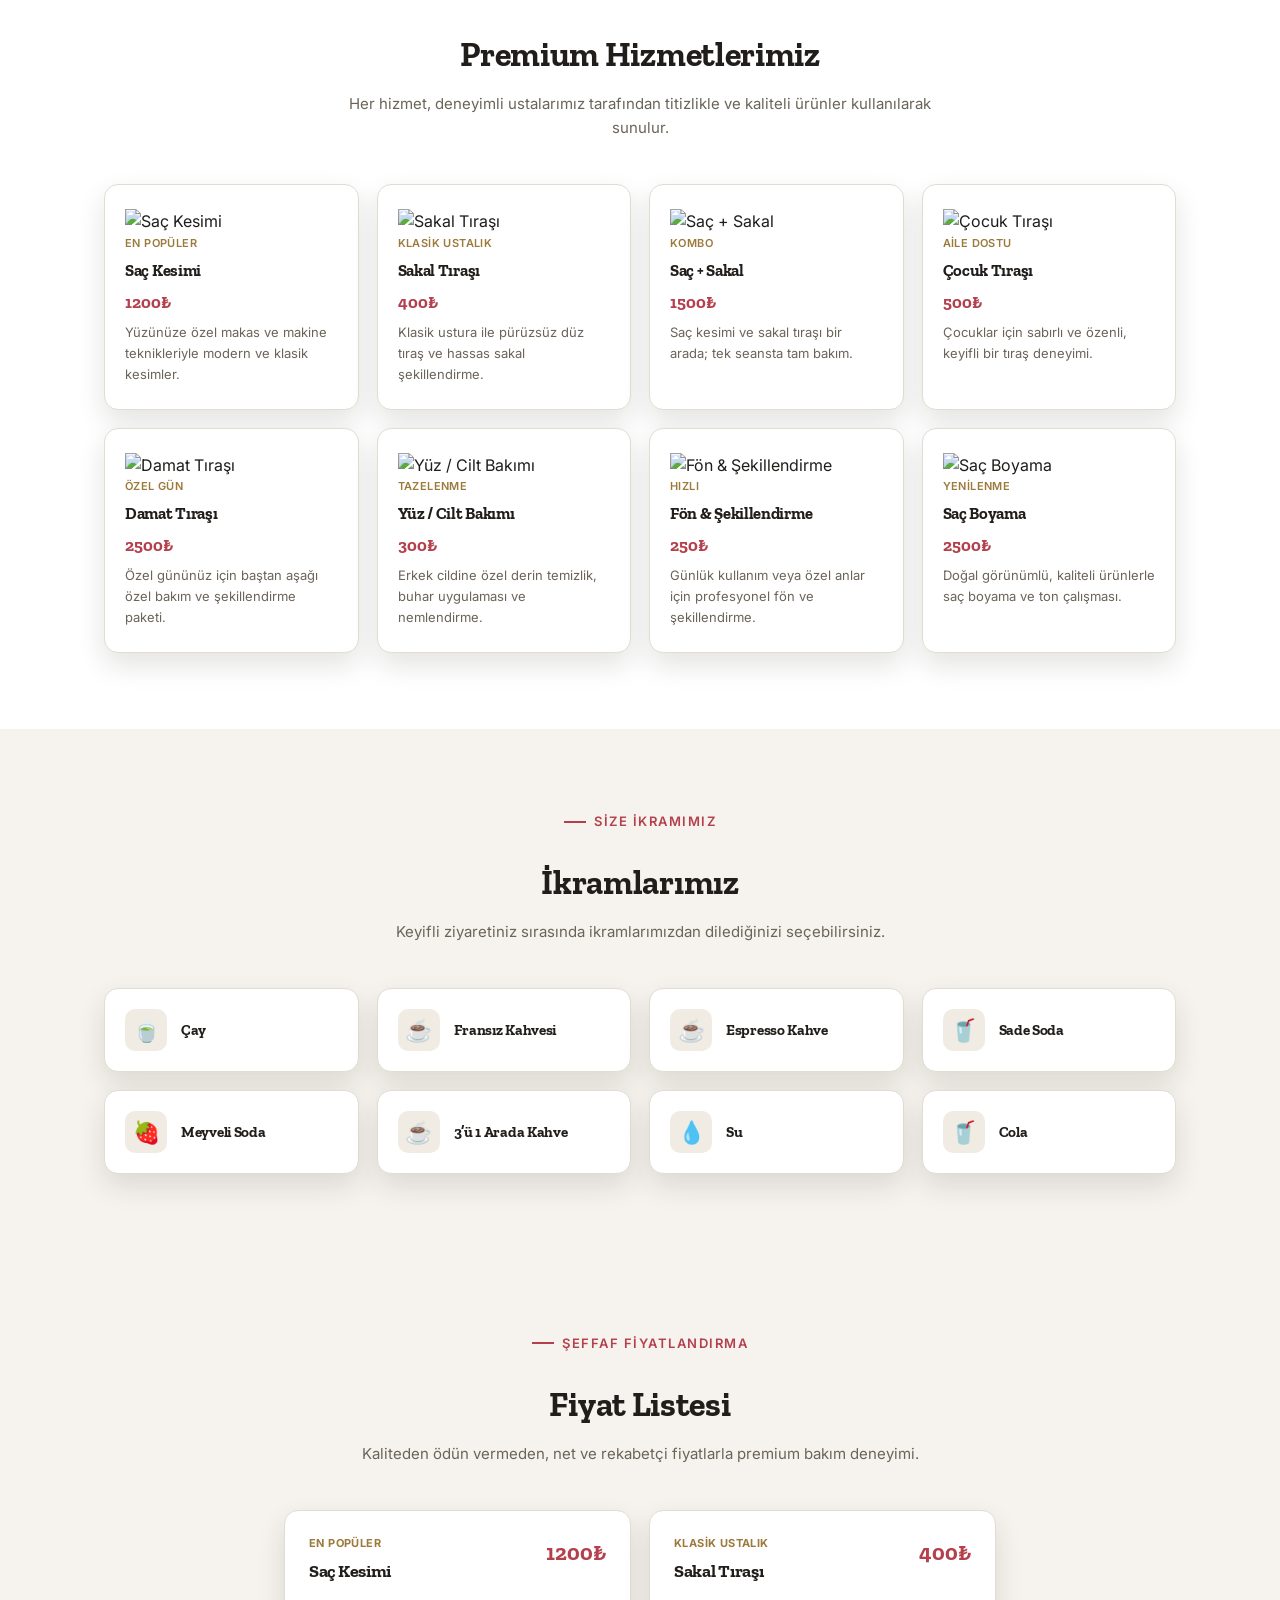
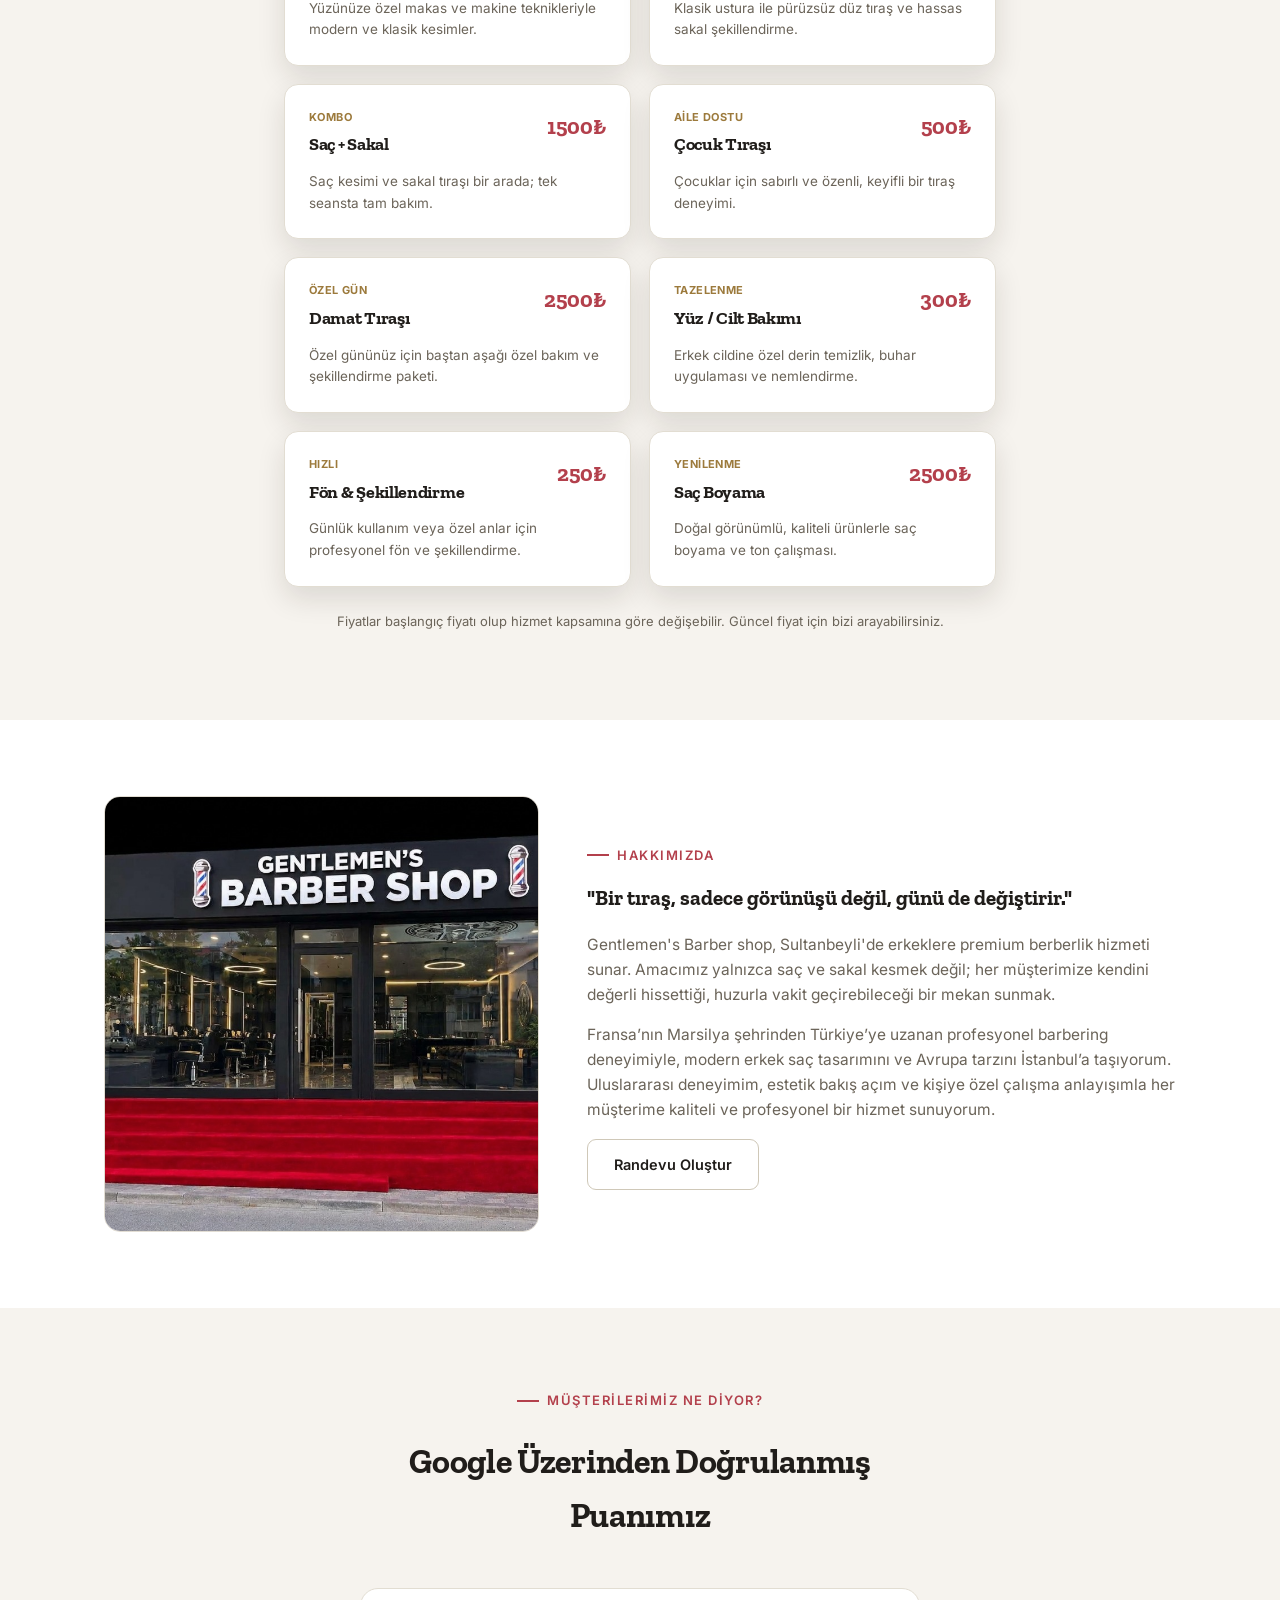
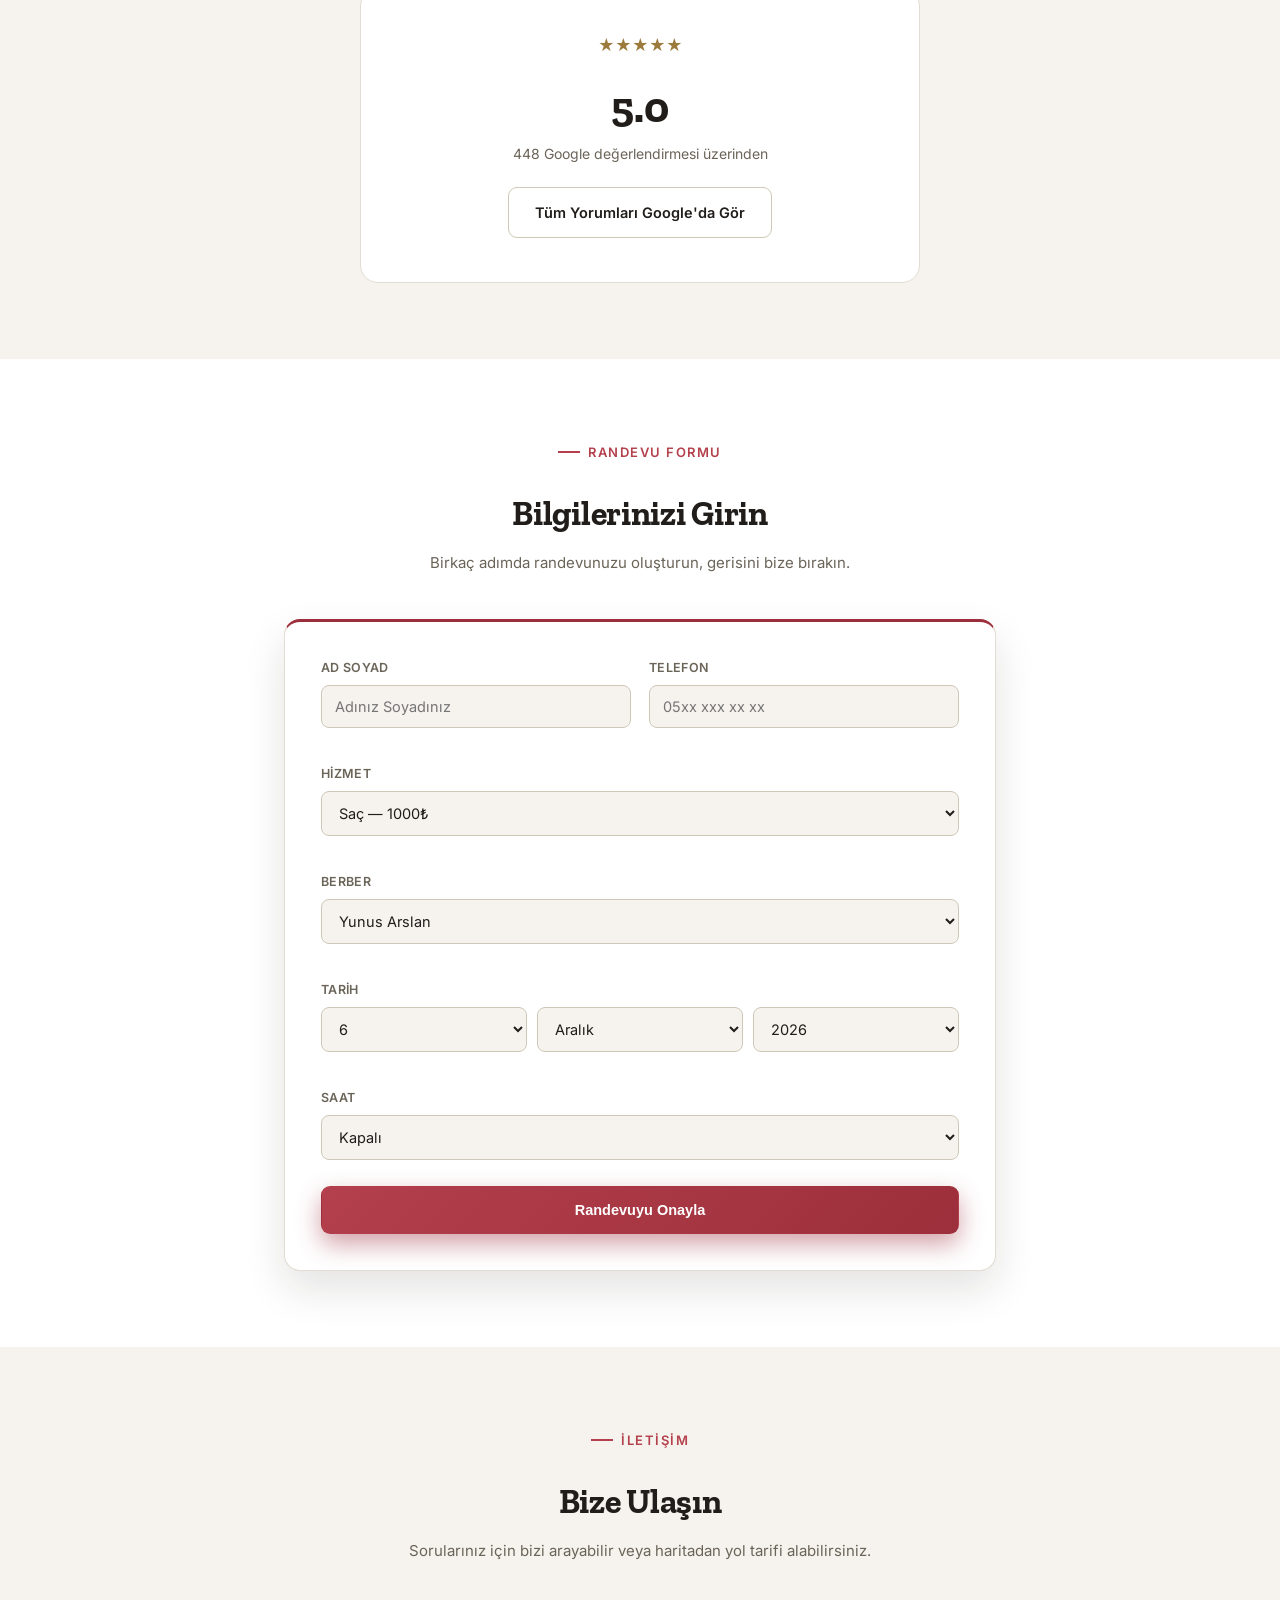
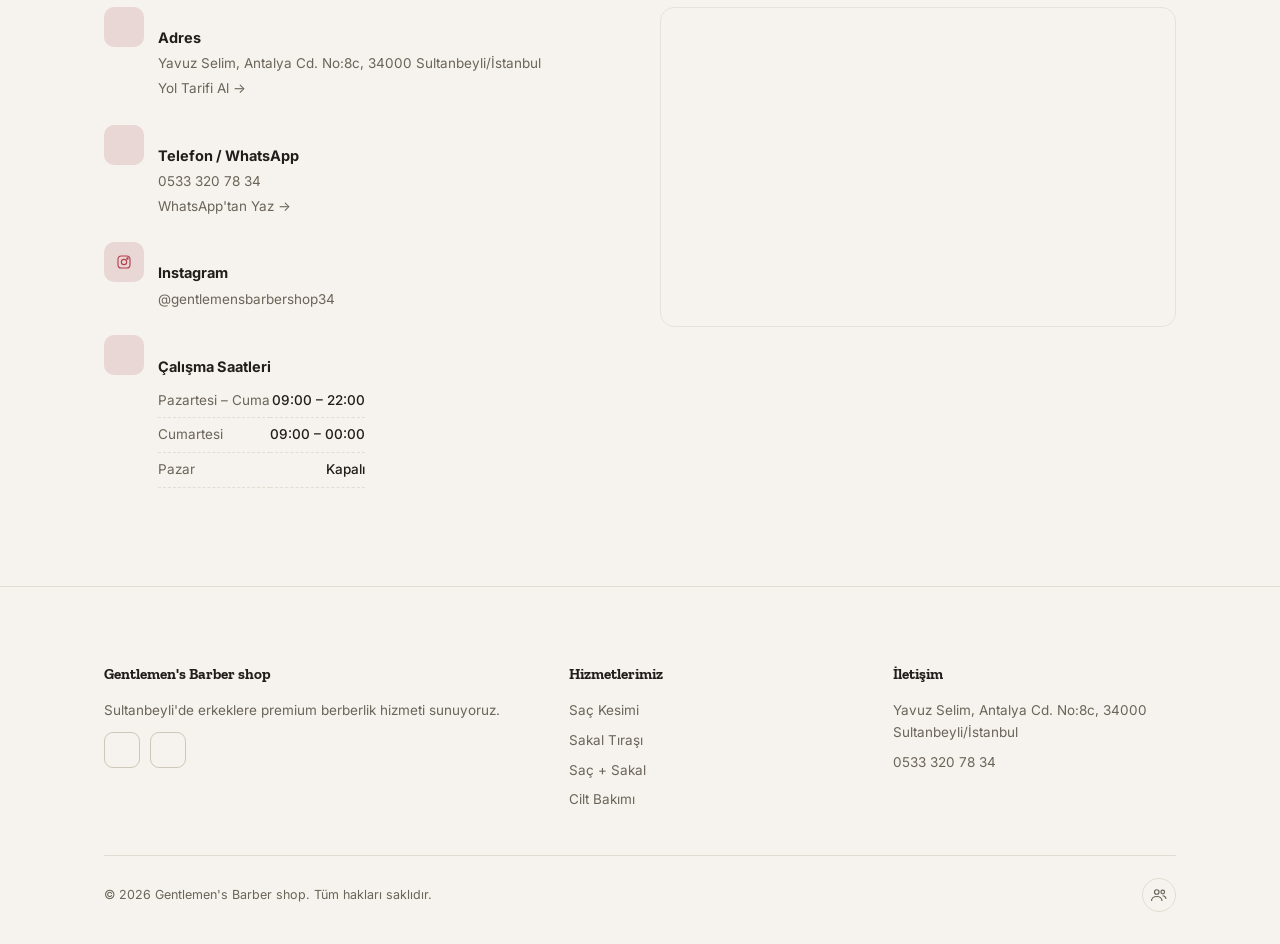
==== commit 3b102805: "içecekler degıstı" ====
--- a/index.html
+++ b/index.html
@@ -165,7 +165,7 @@
         <div class="eyebrow" data-i18n="aboutUs">Hakkımızda</div>
         <p class="lead" id="about-quote">"Bir tıraş, sadece görünüşü değil, günü de değiştirir."</p>
         <p id="about-paragraph-1"><span class="js-shop-name">Gentlemen's Barber shop</span>, <span class="js-location">Sultanbeyli</span>'de erkeklere premium berberlik hizmeti sunar. Amacımız yalnızca saç ve sakal kesmek değil; her müşterimize kendini değerli hissettiği, huzurla vakit geçirebileceği bir mekan sunmak.</p>
-        <p id="about-paragraph-2">Geleneksel berberlik ustalığını modern tekniklerle birleştiriyor, her detaya özen gösteriyoruz. Deneyimli ekibimiz, güler yüzümüz ve titizliğimizle sizi ağırlamaktan mutluluk duyarız.</p>
+        <p id="about-paragraph-2">Fransa’nın Marsilya şehrinden Türkiye’ye uzanan profesyonel kuaförlük deneyimiyle, modern erkek saç tasarımını ve Avrupa tarzını İstanbul’a taşıyorum. Uluslararası deneyimim, estetik bakış açım ve kişiye özel çalışma anlayışımla her müşterime kaliteli ve profesyonel bir hizmet sunuyorum.</p>
         <a class="btn btn-outline" href="#randevu" data-i18n="createBooking">Randevu Oluştur</a>
       </div>
     </div>
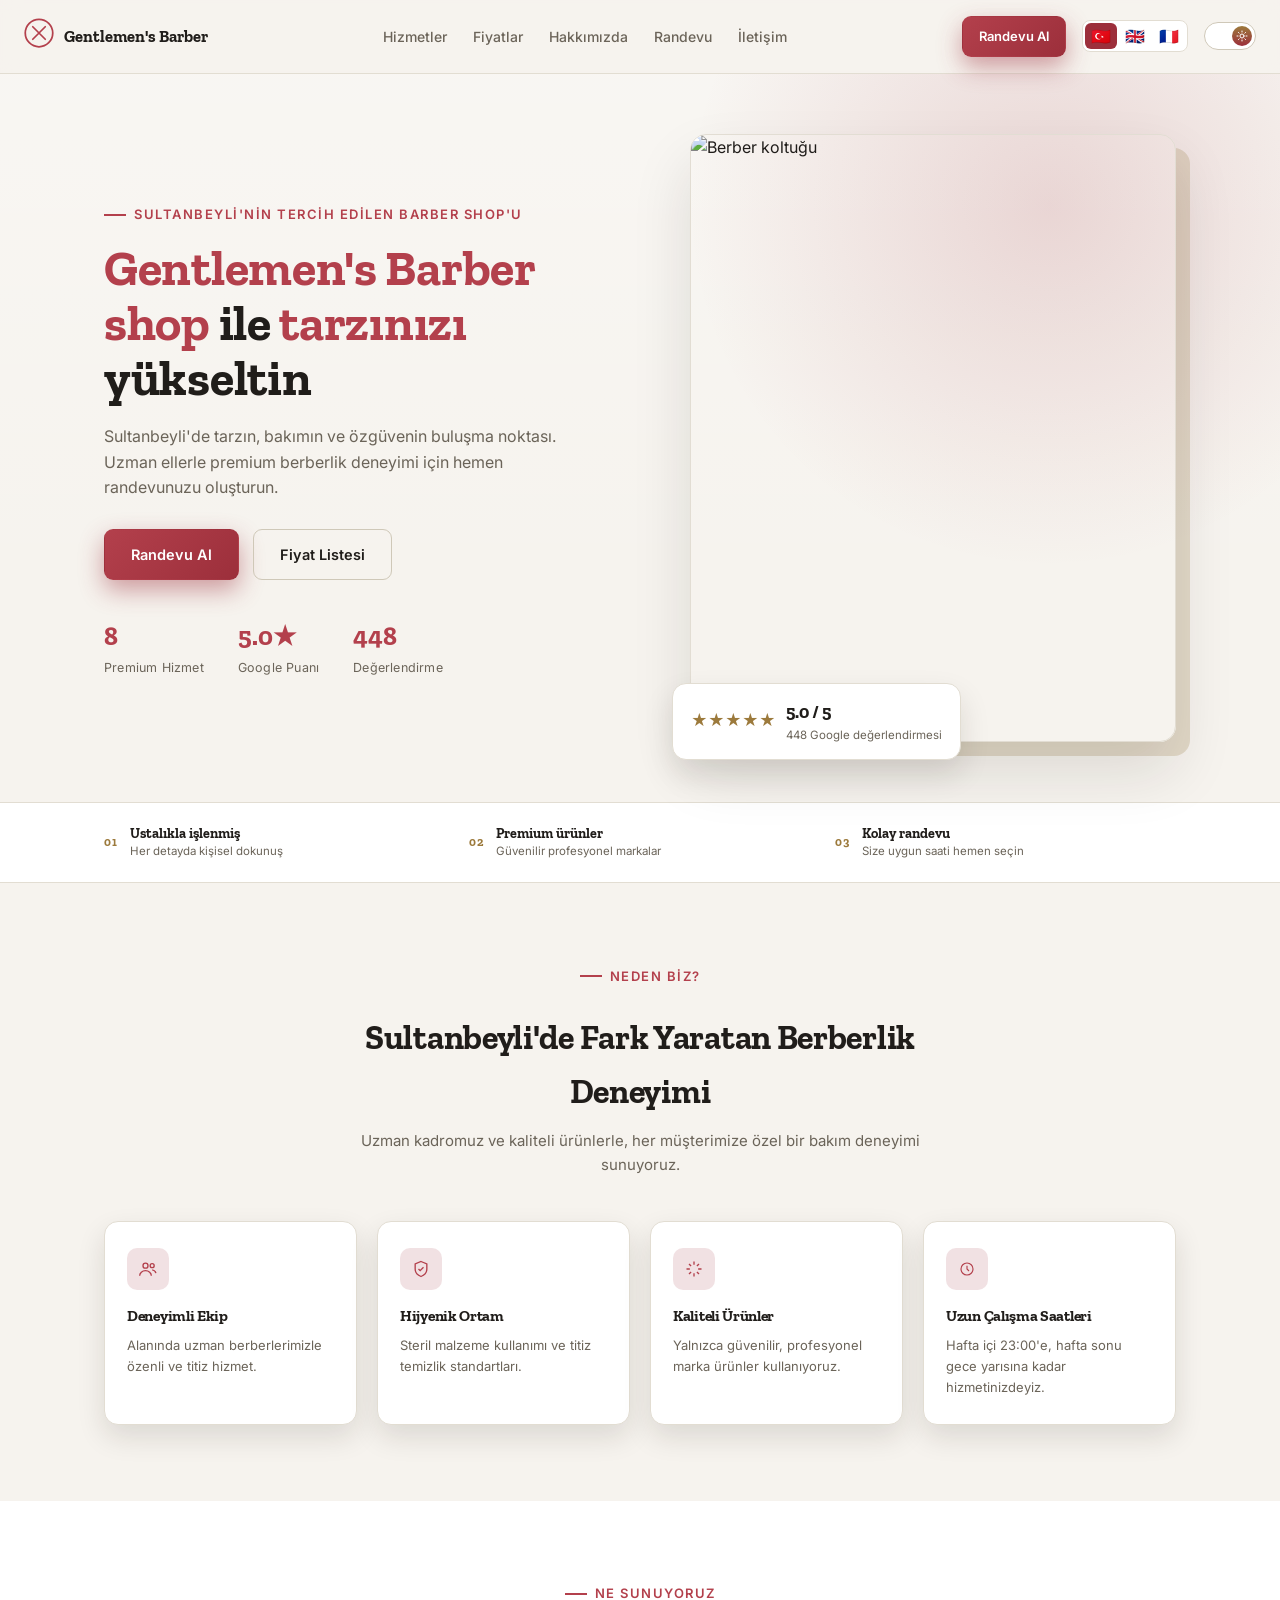
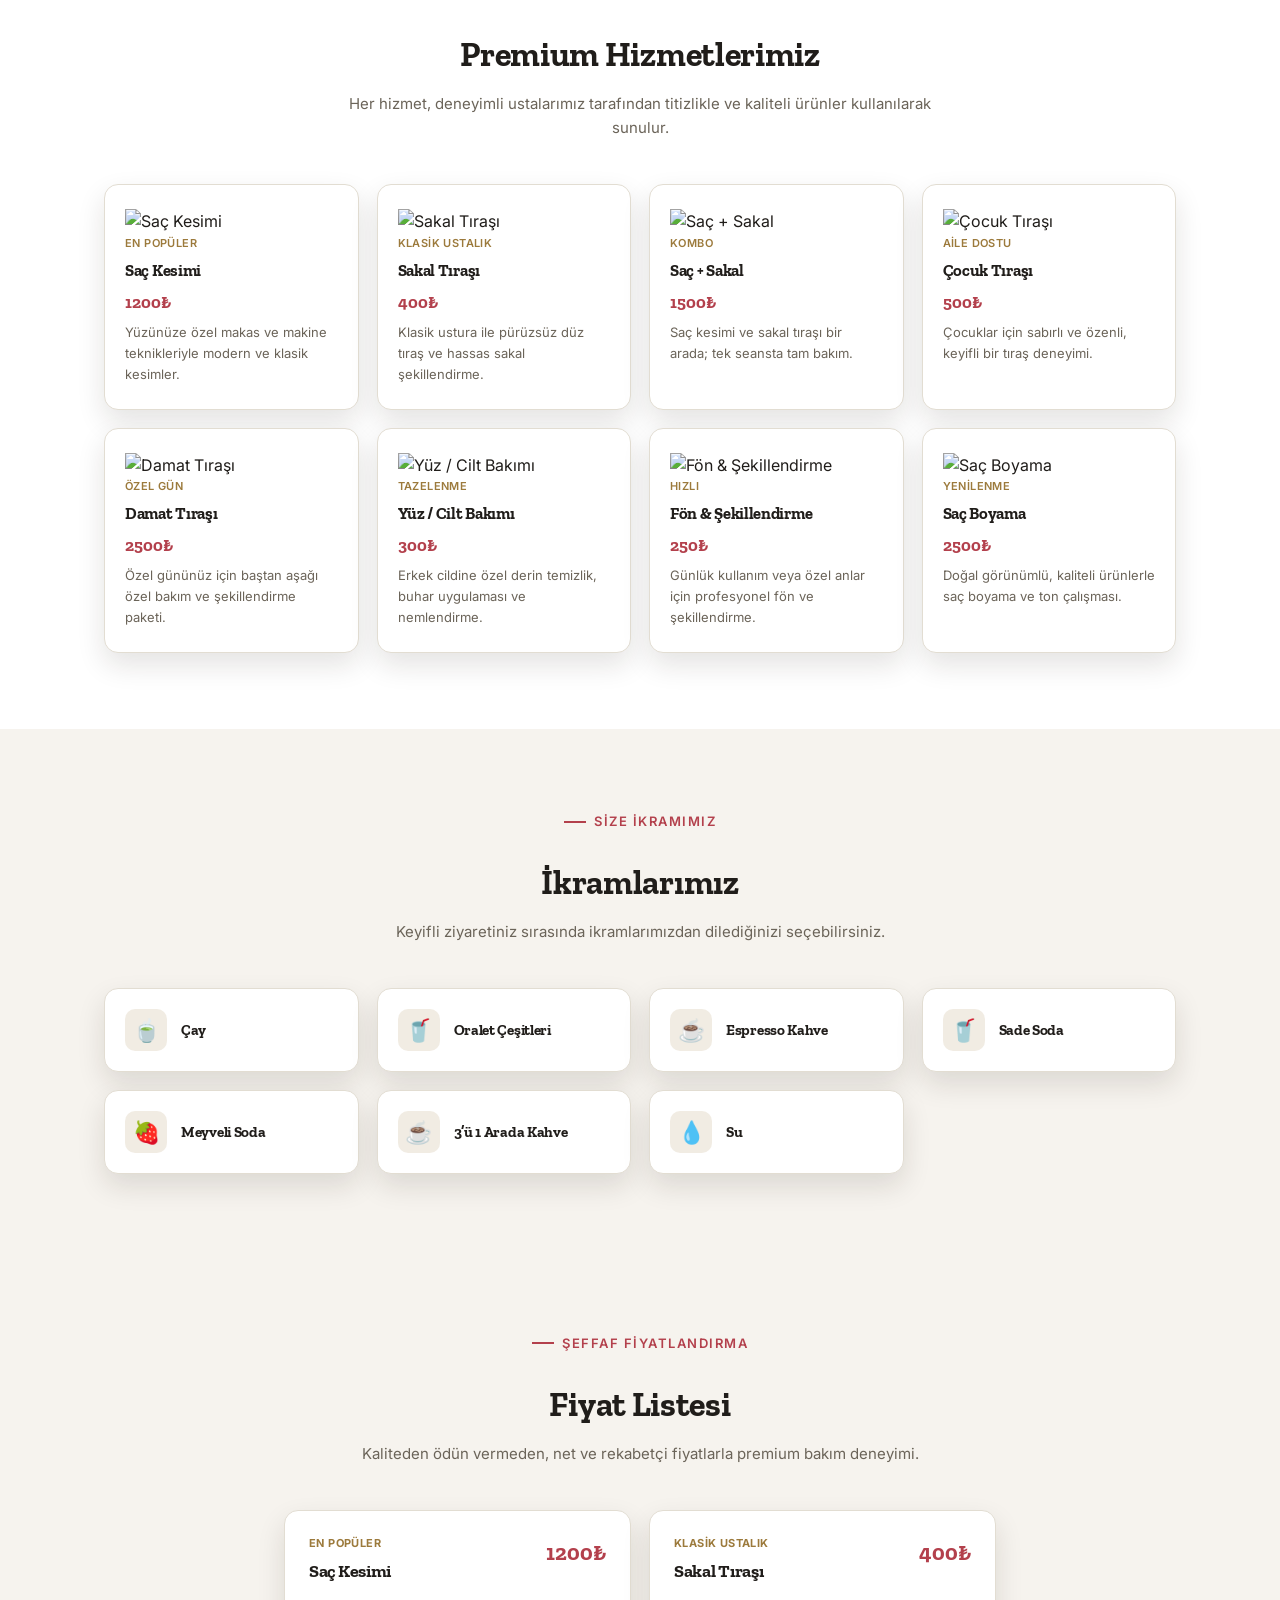
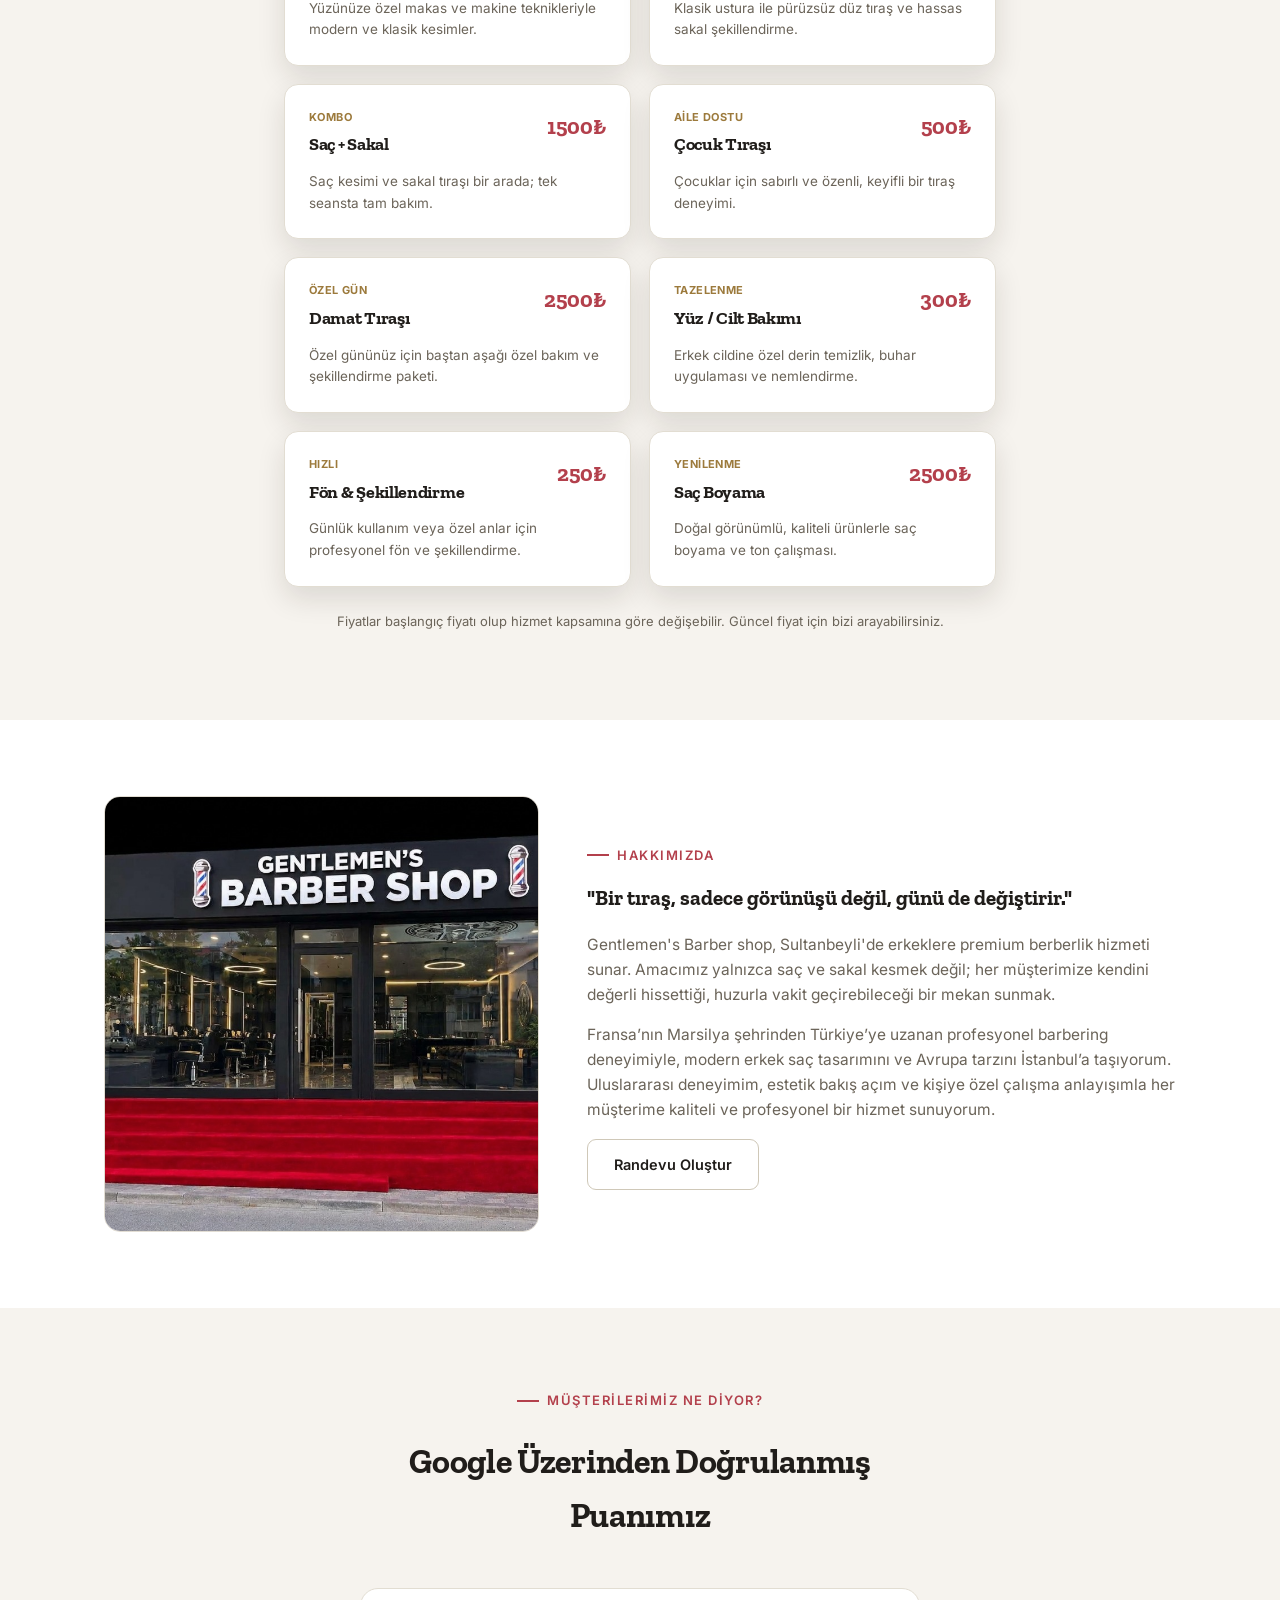
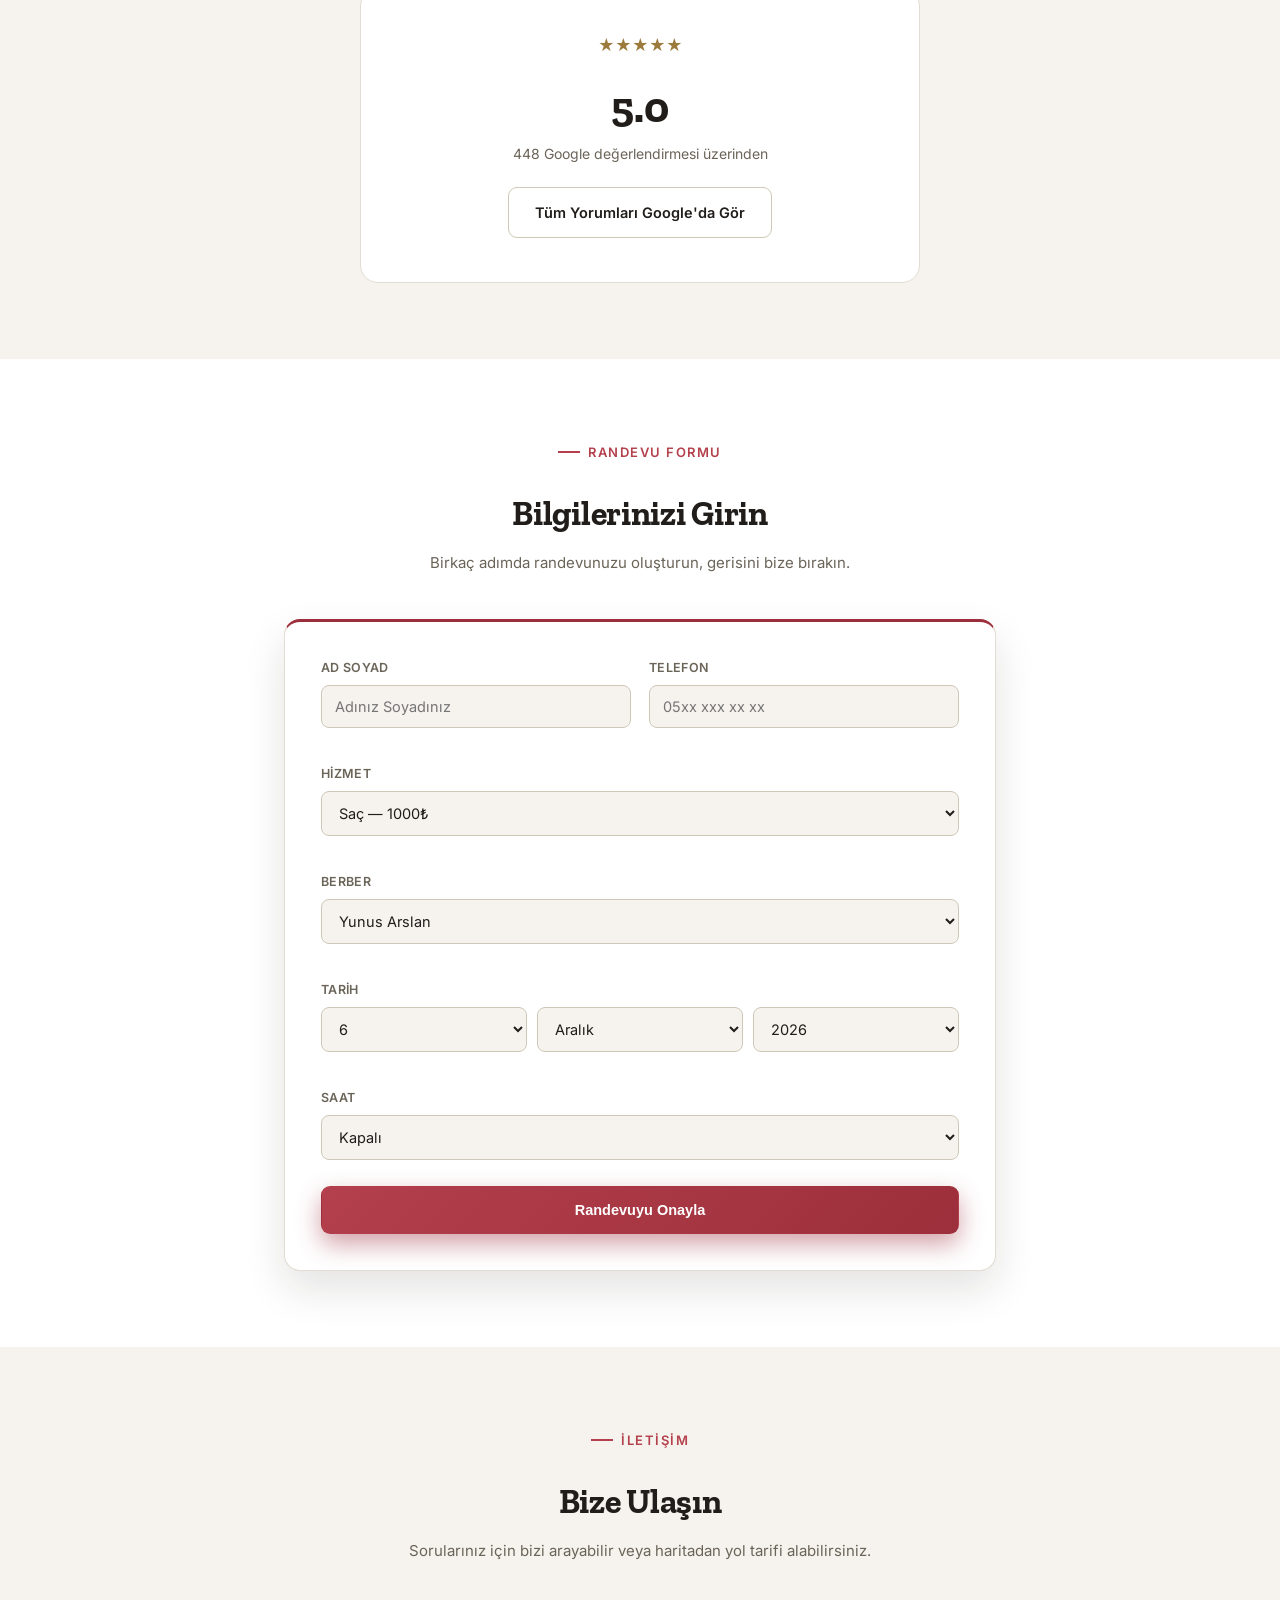
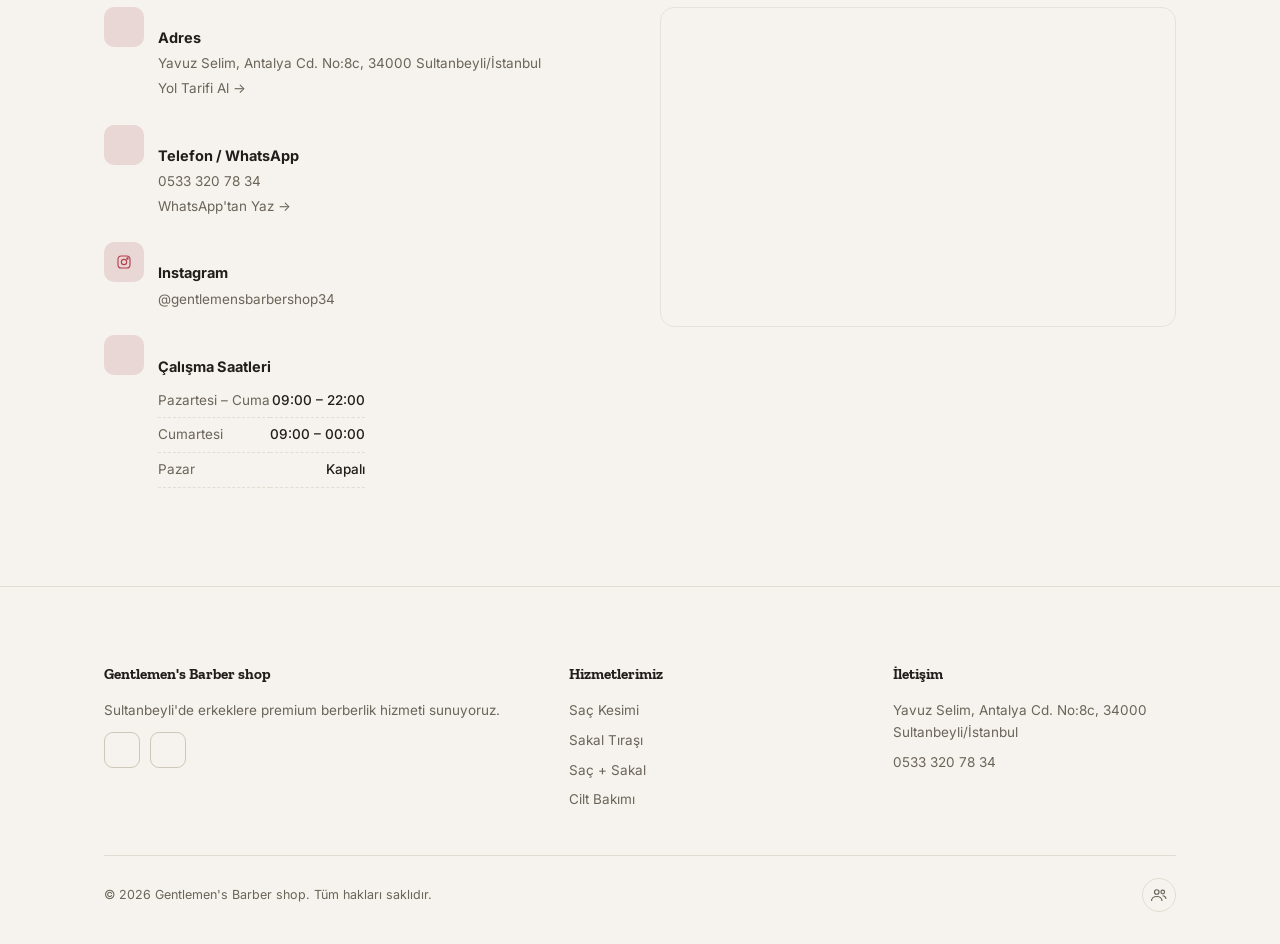
==== commit 14372c46: "Site içeriklerini ve dil desteğini güncelle Co-authored-by: Copilot <223556219+Copilot@users.noreply" ====
--- a/index.html
+++ b/index.html
@@ -9,7 +9,7 @@
 <link href="https://fonts.googleapis.com/css2?family=Zilla+Slab:wght@500;700&family=Inter:wght@400;500;600;700&display=swap" rel="stylesheet">
 <link rel="stylesheet" href="css/style.css">
 </head>
-<body>
+<body class="site-loading">
 
   <nav class="navbar">
     <a class="nav-brand" href="#top">
--- a/css/style.css
+++ b/css/style.css
@@ -44,6 +44,10 @@
 
 *{ box-sizing: border-box; }
 html,body{ margin:0; padding:0; }
+body.site-loading{ visibility:hidden; }
+body.site-ready{ visibility:visible; }
+
+body{ margin:0; padding:0; }
 html{ scroll-behavior: smooth; }
 body{
   background: var(--bg);
